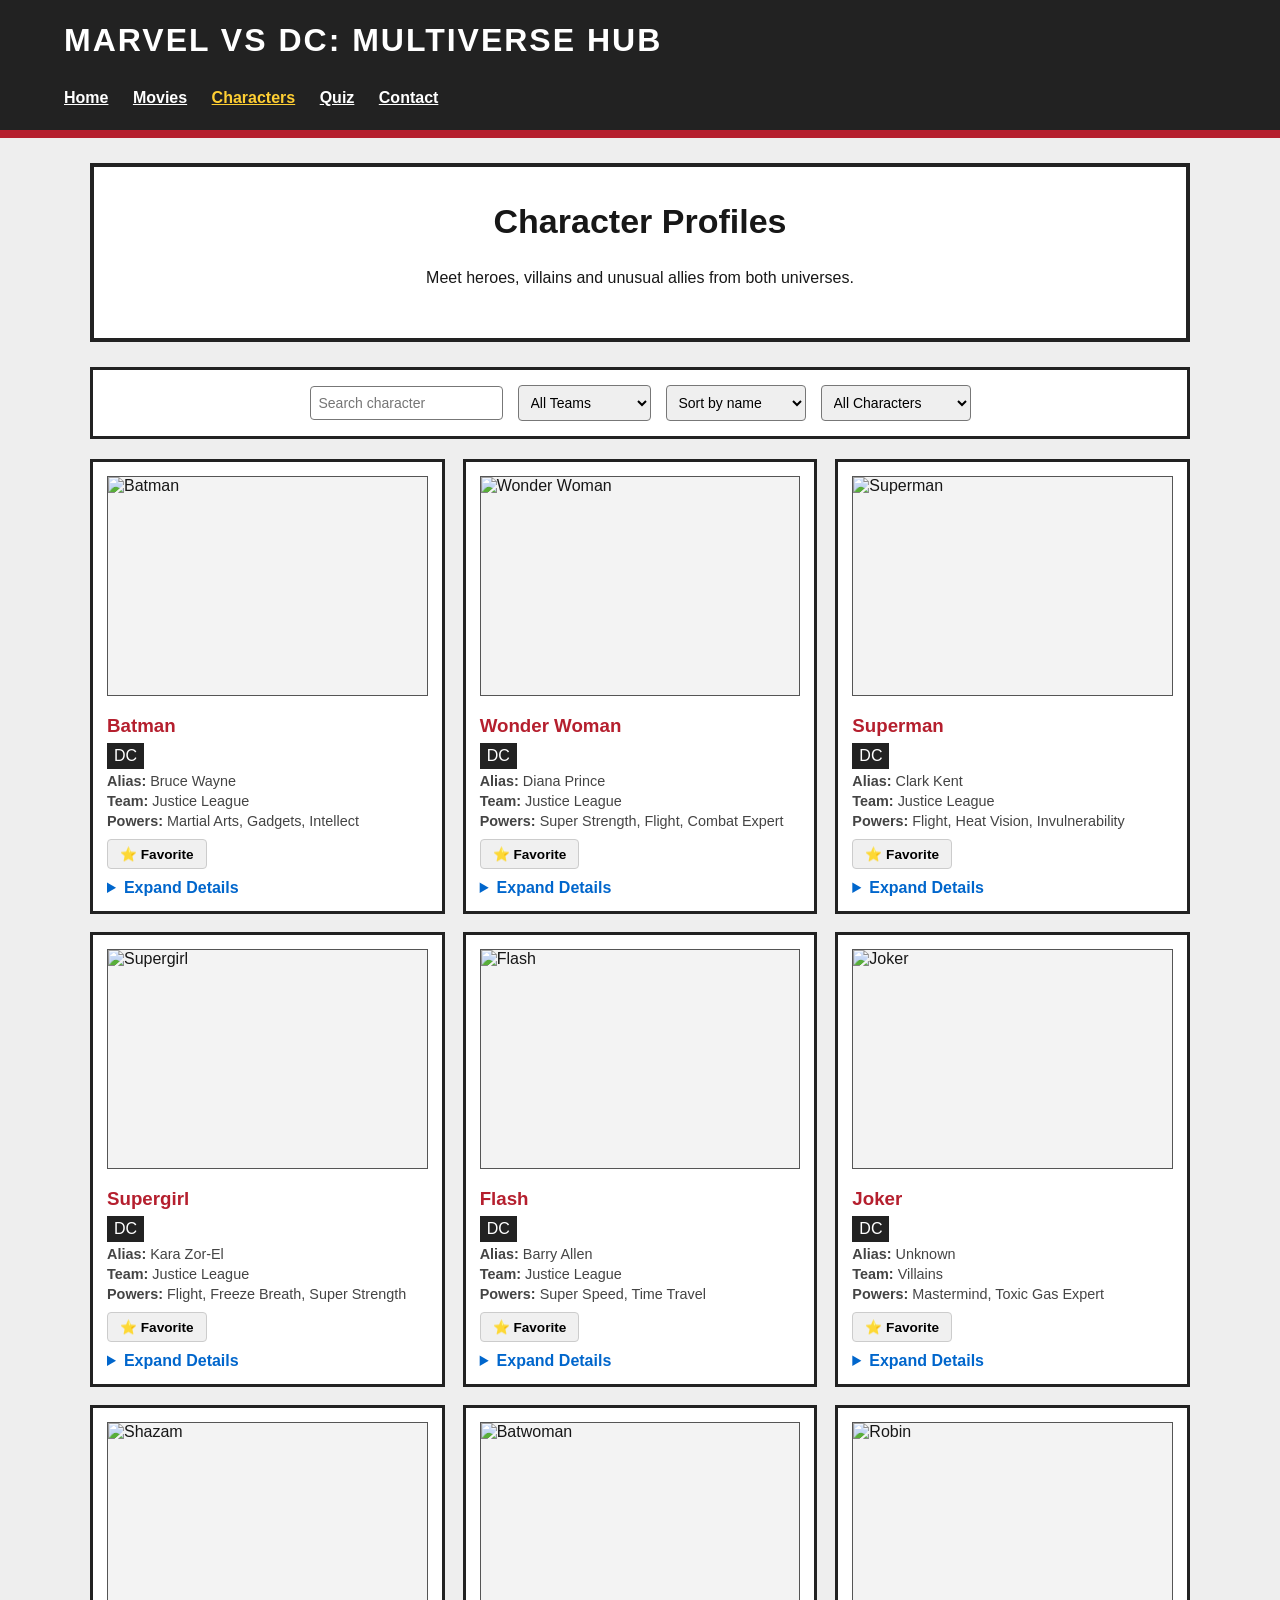
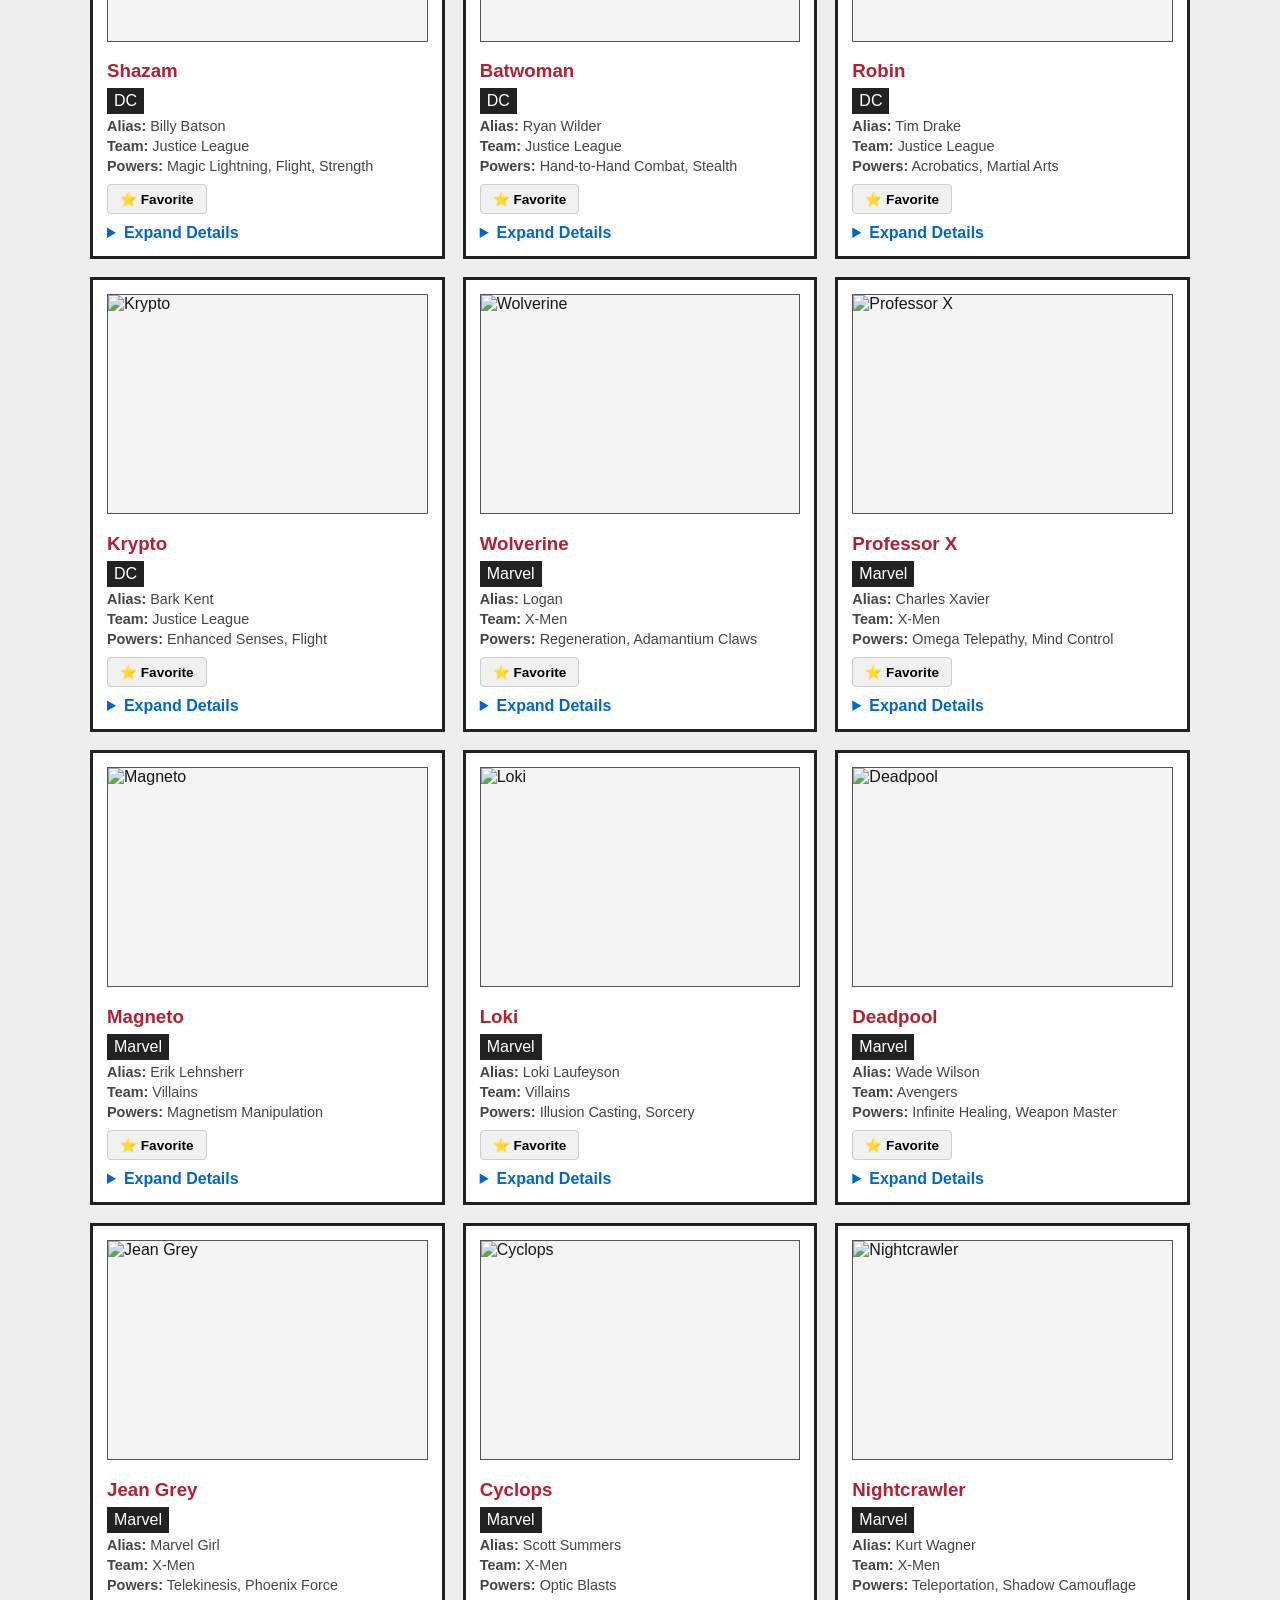
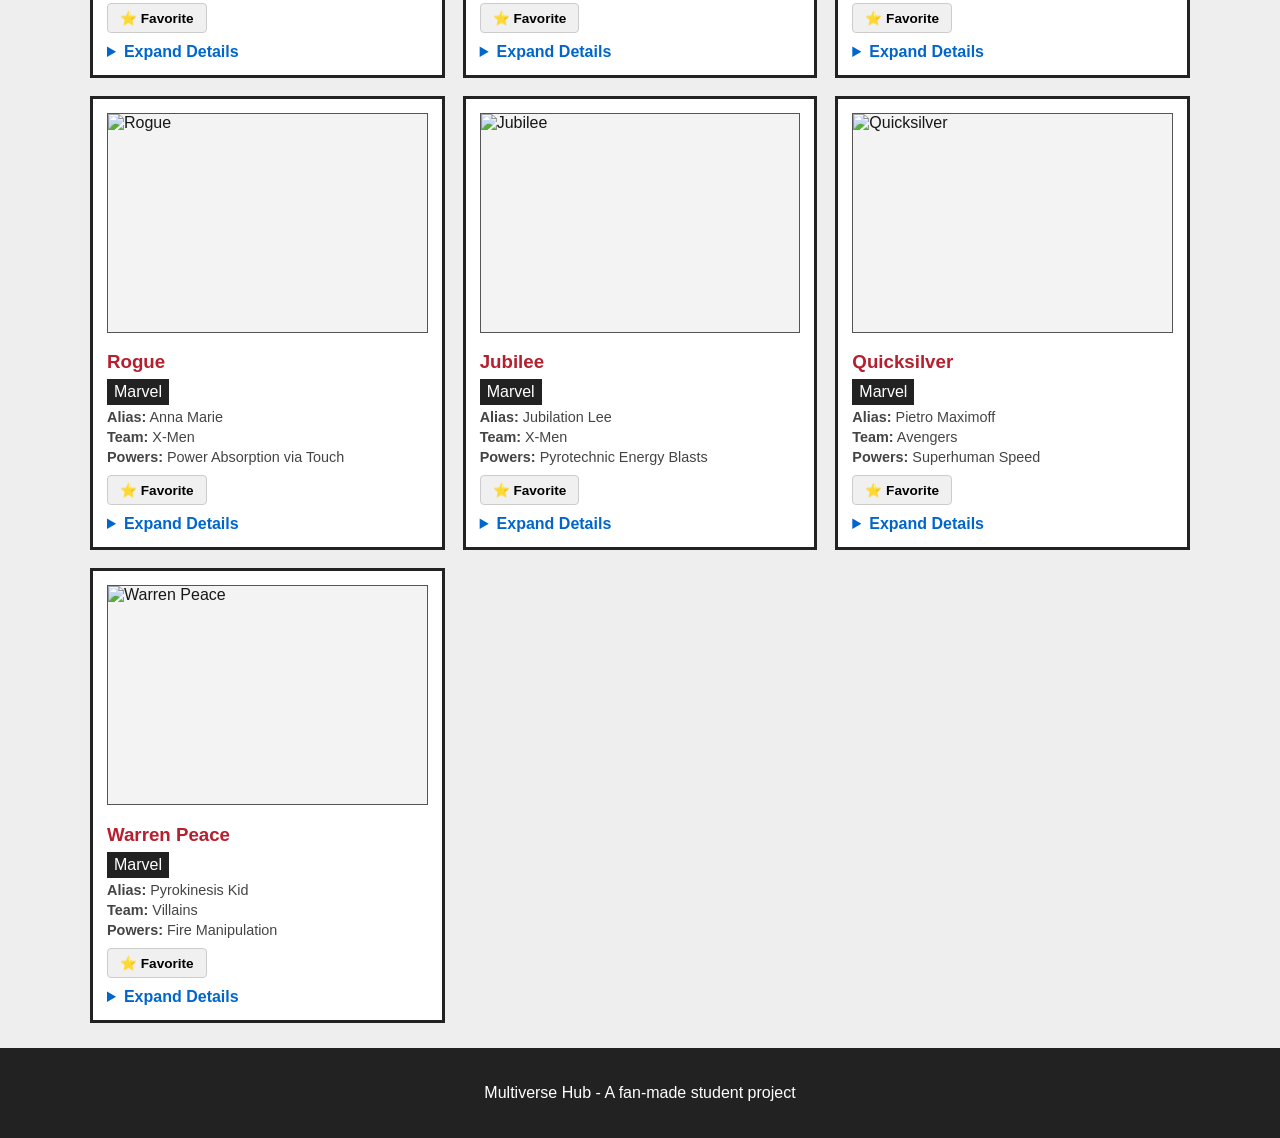
==== characters.html @ 8f4688c9 "Add files via upload" ====
<!DOCTYPE html>
<html lang="en">
<head>
    <meta charset="UTF-8">
    <meta name="viewport" content="width=device-width, initial-scale=1.0">
    <title>Multiverse Hub - Characters</title>
    <link rel="stylesheet" href="style.css">
</head>
<body>
<header>
    <h1 id="site-title">Marvel vs DC: Multiverse Hub</h1>
    <nav>
        <a href="index.html">Home</a>
        <a href="movies.html">Movies</a>
        <a class="active" href="characters.html">Characters</a>
        <a href="quiz.html">Quiz</a>
        <a href="contact.html">Contact</a>
    </nav>
</header>
<main>
    <section class="hero">
        <h2>Character Profiles</h2>
        <p>Meet heroes, villains and unusual allies from both universes.</p>
    </section>
    
    <section class="controls">
        <input id="character-search" type="text" placeholder="Search character">
        
        <select id="character-filter">
            <option value="all">All Teams</option>
            <option value="avengers">Avengers</option>
            <option value="justice-league">Justice League</option>
            <option value="guardians">Guardians</option>
            <option value="x-men">X-Men</option>
            <option value="villains">Villains</option>
        </select>

        <select id="character-sort">
            <option value="name">Sort by name</option>
            <option value="power">Sort by power</option>
            <option value="universe">Sort by universe</option>
        </select>

        <!—This is for NEW BOX ADDED HERE: Dropdown selector box for Favorite Heroes filter status -->
        <select id="character-fav-filter">
            <option value="all">All Characters</option>
            <option value="favorites">⭐ Favorites Only</option>
        </select>
    </section>

    <section id="character-grid" class="card-grid">
        <!-- DC CHARACTERS -->
        <article class="card character" data-name="Batman" data-team="justice-league" data-universe="dc" data-power="88">
            <img src="images/batman.png" alt="Batman">
            <h3>Batman</h3>
            <span class="tag">DC</span>
            <p class="meta-info"><strong>Alias:</strong> Bruce Wayne</p>
            <p class="meta-info"><strong>Team:</strong> Justice League</p>
            <p class="meta-info"><strong>Powers:</strong> Martial Arts, Gadgets, Intellect</p>
            <button class="fav-btn">⭐ Favorite</button>
            <details class="bio-details">
                <summary>Expand Details</summary>
                <p class="anim-text">Detective, martial artist and protector of Gotham.</p>
            </details>
        </article>
        <article class="card character" data-name="Wonder Woman" data-team="justice-league" data-universe="dc" data-power="96">
            <img src="images/wonder-woman.jpg" alt="Wonder Woman">
            <h3>Wonder Woman</h3>
            <span class="tag">DC</span>
            <p class="meta-info"><strong>Alias:</strong> Diana Prince</p>
            <p class="meta-info"><strong>Team:</strong> Justice League</p>
            <p class="meta-info"><strong>Powers:</strong> Super Strength, Flight, Combat Expert</p>
            <button class="fav-btn">⭐ Favorite</button>
            <details class="bio-details">
                <summary>Expand Details</summary>
                <p class="anim-text">Amazon warrior with strength, courage and compassion.</p>
            </details>
        </article>
        <article class="card character" data-name="Superman" data-team="justice-league" data-universe="dc" data-power="100">
            <img src="images/superman.jpg" alt="Superman">
            <h3>Superman</h3>
            <span class="tag">DC</span>
            <p class="meta-info"><strong>Alias:</strong> Clark Kent</p>
            <p class="meta-info"><strong>Team:</strong> Justice League</p>
            <p class="meta-info"><strong>Powers:</strong> Flight, Heat Vision, Invulnerability</p>
            <button class="fav-btn">⭐ Favorite</button>
            <details class="bio-details">
                <summary>Expand Details</summary>
                <p class="anim-text">Kryptonian hero and symbol of hope.</p>
            </details>
        </article>
        <article class="card character" data-name="Supergirl" data-team="justice-league" data-universe="dc" data-power="98">
            <img src="images/supergirl.jpg" alt="Supergirl">
            <h3>Supergirl</h3>
            <span class="tag">DC</span>
            <p class="meta-info"><strong>Alias:</strong> Kara Zor-El</p>
            <p class="meta-info"><strong>Team:</strong> Justice League</p>
            <p class="meta-info"><strong>Powers:</strong> Flight, Freeze Breath, Super Strength</p>
            <button class="fav-btn">⭐ Favorite</button>
            <details class="bio-details">
                <summary>Expand Details</summary>
                <p class="anim-text">Kryptonian hero who protects Earth.</p>
            </details>
        </article>
        <article class="card character" data-name="Flash" data-team="justice-league" data-universe="dc" data-power="94">
            <img src="images/flash.jpg" alt="Flash">
            <h3>Flash</h3>
            <span class="tag">DC</span>
            <p class="meta-info"><strong>Alias:</strong> Barry Allen</p>
            <p class="meta-info"><strong>Team:</strong> Justice League</p>
            <p class="meta-info"><strong>Powers:</strong> Super Speed, Time Travel</p>
            <button class="fav-btn">⭐ Favorite</button>
            <details class="bio-details">
                <summary>Expand Details</summary>
                <p class="anim-text">A speedster connected to the Speed Force.</p>
            </details>
        </article>
        <article class="card character" data-name="Joker" data-team="villains" data-universe="dc" data-power="72">
            <img src="images/joker.jpg" alt="Joker">
            <h3>Joker</h3>
            <span class="tag">DC</span>
            <p class="meta-info"><strong>Alias:</strong> Unknown</p>
            <p class="meta-info"><strong>Team:</strong> Villains</p>
            <p class="meta-info"><strong>Powers:</strong> Mastermind, Toxic Gas Expert</p>
            <button class="fav-btn">⭐ Favorite</button>
            <details class="bio-details">
                <summary>Expand Details</summary>
                <p class="anim-text">Gotham villain known for chaos and tricks.</p>
            </details>
        </article>
        <article class="card character" data-name="Shazam" data-team="justice-league" data-universe="dc" data-power="97">
            <img src="images/shazam.jpg" alt="Shazam">
            <h3>Shazam</h3>
            <span class="tag">DC</span>
            <p class="meta-info"><strong>Alias:</strong> Billy Batson</p>
            <p class="meta-info"><strong>Team:</strong> Justice League</p>
            <p class="meta-info"><strong>Powers:</strong> Magic Lightning, Flight, Strength</p>
            <button class="fav-btn">⭐ Favorite</button>
            <details class="bio-details">
                <summary>Expand Details</summary>
                <p class="anim-text">A young hero transformed by a magic word.</p>
            </details>
        </article>
        <article class="card character" data-name="Batwoman" data-team="justice-league" data-universe="dc" data-power="82">
            <img src="images/batwoman.jpg" alt="Batwoman">
            <h3>Batwoman</h3>
            <span class="tag">DC</span>
            <p class="meta-info"><strong>Alias:</strong> Ryan Wilder</p>
            <p class="meta-info"><strong>Team:</strong> Justice League</p>
            <p class="meta-info"><strong>Powers:</strong> Hand-to-Hand Combat, Stealth</p>
            <button class="fav-btn">⭐ Favorite</button>
            <details class="bio-details">
                <summary>Expand Details</summary>
                <p class="anim-text">A determined masked protector of Gotham.</p>
            </details>
        </article>
        <article class="card character" data-name="Robin" data-team="justice-league" data-universe="dc" data-power="78">
            <img src="images/robin.jpg" alt="Robin">
            <h3>Robin</h3>
            <span class="tag">DC</span>
            <p class="meta-info"><strong>Alias:</strong> Tim Drake</p>
            <p class="meta-info"><strong>Team:</strong> Justice League</p>
            <p class="meta-info"><strong>Powers:</strong> Acrobatics, Martial Arts</p>
            <button class="fav-btn">⭐ Favorite</button>
            <details class="bio-details">
                <summary>Expand Details</summary>
                <p class="anim-text">Batman's skilled and brave crime-fighting partner.</p>
            </details>
        </article>
        <article class="card character" data-name="Krypto" data-team="justice-league" data-universe="dc" data-power="90">
            <img src="images/krypto-the-superdog.jpg" alt="Krypto">
            <h3>Krypto</h3>
            <span class="tag">DC</span>
            <p class="meta-info"><strong>Alias:</strong> Bark Kent</p>
            <p class="meta-info"><strong>Team:</strong> Justice League</p>
            <p class="meta-info"><strong>Powers:</strong> Enhanced Senses, Flight</p>
            <button class="fav-btn">⭐ Favorite</button>
            <details class="bio-details">
                <summary>Expand Details</summary>
                <p class="anim-text">Superman's loyal super-powered dog.</p>
            </details>
        </article>

        <!-- This is for MARVEL CHARACTERS -->
        <article class="card character" data-name="Wolverine" data-team="x-men" data-universe="marvel" data-power="91">
            <img src="images/Wolverine.png" alt="Wolverine">
            <h3>Wolverine</h3>
            <span class="tag">Marvel</span>
            <p class="meta-info"><strong>Alias:</strong> Logan</p>
            <p class="meta-info"><strong>Team:</strong> X-Men</p>
            <p class="meta-info"><strong>Powers:</strong> Regeneration, Adamantium Claws</p>
            <button class="fav-btn">⭐ Favorite</button>
            <details class="bio-details">
                <summary>Expand Details</summary>
                <p class="anim-text">X-Man with healing powers and adamantium claws.</p>
            </details>
        </article>
        <article class="card character" data-name="Professor X" data-team="x-men" data-universe="marvel" data-power="95">
            <img src="images/Professor-X.png" alt="Professor X">
            <h3>Professor X</h3>
            <span class="tag">Marvel</span>
            <p class="meta-info"><strong>Alias:</strong> Charles Xavier</p>
            <p class="meta-info"><strong>Team:</strong> X-Men</p>
            <p class="meta-info"><strong>Powers:</strong> Omega Telepathy, Mind Control</p>
            <button class="fav-btn">⭐ Favorite</button>
            <details class="bio-details">
                <summary>Expand Details</summary>
                <p class="anim-text">Telepath and founder of the X-Men.</p>
            </details>
        </article>
        <article class="card character" data-name="Magneto" data-team="villains" data-universe="marvel" data-power="97">
            <img src="images/magneto.jpg" alt="Magneto">
            <h3>Magneto</h3>
            <span class="tag">Marvel</span>
            <p class="meta-info"><strong>Alias:</strong> Erik Lehnsherr</p>
            <p class="meta-info"><strong>Team:</strong> Villains</p>
            <p class="meta-info"><strong>Powers:</strong> Magnetism Manipulation</p>
            <button class="fav-btn">⭐ Favorite</button>
            <details class="bio-details">
                <summary>Expand Details</summary>
                <p class="anim-text">Powerful mutant who controls magnetic fields.</p>
            </details>
        </article>
        <article class="card character" data-name="Loki" data-team="villains" data-universe="marvel" data-power="89">
            <img src="images/Loki.png" alt="Loki">
            <h3>Loki</h3>
            <span class="tag">Marvel</span>
            <p class="meta-info"><strong>Alias:</strong> Loki Laufeyson</p>
            <p class="meta-info"><strong>Team:</strong> Villains</p>
            <p class="meta-info"><strong>Powers:</strong> Illusion Casting, Sorcery</p>
            <button class="fav-btn">⭐ Favorite</button>
            <details class="bio-details">
                <summary>Expand Details</summary>
                <p class="anim-text">Asgardian trickster with magic and many schemes.</p>
            </details>
        </article>
        <article class="card character" data-name="Deadpool" data-team="avengers" data-universe="marvel" data-power="86">
            <img src="images/Deadpool.png" alt="Deadpool">
            <h3>Deadpool</h3>
            <span class="tag">Marvel</span>
            <p class="meta-info"><strong>Alias:</strong> Wade Wilson</p>
            <p class="meta-info"><strong>Team:</strong> Avengers</p>
            <p class="meta-info"><strong>Powers:</strong> Infinite Healing, Weapon Master</p>
            <button class="fav-btn">⭐ Favorite</button>
            <details class="bio-details">
                <summary>Expand Details</summary>
                <p class="anim-text">Unpredictable fighter with rapid healing.</p>
            </details>
        </article>
        <article class="card character" data-name="Jean Grey" data-team="x-men" data-universe="marvel" data-power="100">
            <img src="images/Jean-Grey.png" alt="Jean Grey">
            <h3>Jean Grey</h3>
            <span class="tag">Marvel</span>
            <p class="meta-info"><strong>Alias:</strong> Marvel Girl</p>
            <p class="meta-info"><strong>Team:</strong> X-Men</p>
            <p class="meta-info"><strong>Powers:</strong> Telekinesis, Phoenix Force</p>
            <button class="fav-btn">⭐ Favorite</button>
            <details class="bio-details">
                <summary>Expand Details</summary>
                <p class="anim-text">Telepathic and telekinetic member of the X-Men.</p>
            </details>
        </article>
        <article class="card character" data-name="Cyclops" data-team="x-men" data-universe="marvel" data-power="85">
            <img src="images/Cyclops.png" alt="Cyclops">
            <h3>Cyclops</h3>
            <span class="tag">Marvel</span>
            <p class="meta-info"><strong>Alias:</strong> Scott Summers</p>
            <p class="meta-info"><strong>Team:</strong> X-Men</p>
            <p class="meta-info"><strong>Powers:</strong> Optic Blasts</p>
            <button class="fav-btn">⭐ Favorite</button>
            <details class="bio-details">
                <summary>Expand Details</summary>
                <p class="anim-text">X-Men leader with powerful optic blasts.</p>
            </details>
        </article>
        <article class="card character" data-name="Nightcrawler" data-team="x-men" data-universe="marvel" data-power="84">
            <img src="images/Nightcrawler.png" alt="Nightcrawler">
            <h3>Nightcrawler</h3>
            <span class="tag">Marvel</span>
            <p class="meta-info"><strong>Alias:</strong> Kurt Wagner</p>
            <p class="meta-info"><strong>Team:</strong> X-Men</p>
            <p class="meta-info"><strong>Powers:</strong> Teleportation, Shadow Camouflage</p>
            <button class="fav-btn">⭐ Favorite</button>
            <details class="bio-details">
                <summary>Expand Details</summary>
                <p class="anim-text">Kind-hearted mutant who can teleport.</p>
            </details>
        </article>
        <article class="card character" data-name="Rogue" data-team="x-men" data-universe="marvel" data-power="93">
            <img src="images/rogue.jpg" alt="Rogue">
            <h3>Rogue</h3>
            <span class="tag">Marvel</span>
            <p class="meta-info"><strong>Alias:</strong> Anna Marie</p>
            <p class="meta-info"><strong>Team:</strong> X-Men</p>
            <p class="meta-info"><strong>Powers:</strong> Power Absorption via Touch</p>
            <button class="fav-btn">⭐ Favorite</button>
            <details class="bio-details">
                <summary>Expand Details</summary>
                <p class="anim-text">Mutant who absorbs powers through touch.</p>
            </details>
        </article>
        <article class="card character" data-name="Jubilee" data-team="x-men" data-universe="marvel" data-power="76">
            <img src="images/jubilee.jpg" alt="Jubilee">
            <h3>Jubilee</h3>
            <span class="tag">Marvel</span>
            <p class="meta-info"><strong>Alias:</strong> Jubilation Lee</p>
            <p class="meta-info"><strong>Team:</strong> X-Men</p>
            <p class="meta-info"><strong>Powers:</strong> Pyrotechnic Energy Blasts</p>
            <button class="fav-btn">⭐ Favorite</button>
            <details class="bio-details">
                <summary>Expand Details</summary>
                <p class="anim-text">Young X-Man who creates bright energy blasts.</p>
            </details>
        </article>
        <article class="card character" data-name="Quicksilver" data-team="avengers" data-universe="marvel" data-power="87">
            <img src="images/Quicksilver.png" alt="Quicksilver">
            <h3>Quicksilver</h3>
            <span class="tag">Marvel</span>
            <p class="meta-info"><strong>Alias:</strong> Pietro Maximoff</p>
            <p class="meta-info"><strong>Team:</strong> Avengers</p>
            <p class="meta-info"><strong>Powers:</strong> Superhuman Speed</p>
            <button class="fav-btn">⭐ Favorite</button>
            <details class="bio-details">
                <summary>Expand Details</summary>
                <p class="anim-text">Mutant able to move at superhuman speed.</p>
            </details>
        </article>
        <article class="card character" data-name="Warren Peace" data-team="villains" data-universe="marvel" data-power="80">
            <img src="images/warren-peace.jpg" alt="Warren Peace">
            <h3>Warren Peace</h3>
            <span class="tag">Marvel</span>
            <p class="meta-info"><strong>Alias:</strong> Pyrokinesis Kid</p>
            <p class="meta-info"><strong>Team:</strong> Villains</p>
            <p class="meta-info"><strong>Powers:</strong> Fire Manipulation</p>
            <button class="fav-btn">⭐ Favorite</button>
            <details class="bio-details">
                <summary>Expand Details</summary>
                <p class="anim-text">A fiery character with a rebellious personality.</p>
            </details>
        </article>
    </section>
    <p id="no-characters" class="message" hidden>No character found.</p>
</main>
<footer><p>Multiverse Hub - A fan-made student project</p></footer>

<script>
var search = document.querySelector("#character-search"); 
var filter = document.querySelector("#character-filter"); 
var sort = document.querySelector("#character-sort");
var favFilter = document.querySelector("#character-fav-filter"); // Connected new element
var grid = document.querySelector("#character-grid");

// This is for  LIVE SEARCH, TEAM FILTER & ACTIVE FAVORITE HERO FILTER
function updateCharacters(){
    var cards = document.querySelectorAll(".character");
    var found = 0;
    for(var i=0; i<cards.length; i++){
        var matchName = cards[i].getAttribute("data-name").toLowerCase().indexOf(search.value.toLowerCase()) >= 0;
        var matchTeam = filter.value == "all" || cards[i].getAttribute("data-team") == filter.value;
        
        // Logical conditional evaluation checks if class is active[cite: 5, 7]
        var matchFav = favFilter.value == "all" || cards[i].classList.contains("favorited");

        if(matchName && matchTeam && matchFav){
            cards[i].style.display = "block";
            found++;
        } else {
            cards[i].style.display = "none";
        }
    }
    document.querySelector("#no-characters").hidden = found != 0;
}

function sortCharacters(){
    var cards = Array.from(document.querySelectorAll(".character"));
    cards.sort(function(a, b){
        if(sort.value == "power"){
            return Number(b.getAttribute("data-power")) - Number(a.getAttribute("data-power"));
        }
        if(sort.value == "universe"){
            return a.getAttribute("data-universe").localeCompare(b.getAttribute("data-universe"));
        }
        return a.getAttribute("data-name").localeCompare(b.getAttribute("data-name"));
    });
    for(var i=0; i<cards.length; i++){
        grid.appendChild(cards[i]);
    }
}

// TOGGLE HIGHLIGHT STATE AND INSTANTLY TRIGGER FILTER VIEW UPDATE
grid.addEventListener("click", function(event) {
    if (event.target.classList.contains("fav-btn")) {
        var cardContainer = event.target.closest(".card");
        if (cardContainer) {
            cardContainer.classList.toggle("favorited");
            updateCharacters(); // Refreshes grid automatically if favorites view mode is on
        }
    }
});

search.addEventListener("keyup", updateCharacters);
filter.addEventListener("change", updateCharacters);
sort.addEventListener("change", sortCharacters);
favFilter.addEventListener("change", updateCharacters); // New filter interaction connection

var words = new URLSearchParams(window.location.search).get("search");
if(words){
    search.value = words;
    updateCharacters();
}
</script>
</body>
</html>
---- style.css ----
/* Global Styles - Applicable across pages */

* {
	box-sizing: border-box;
}

body {
	margin: 0;
	font-family: Arial, sans-serif;
	min-height: 100vh;
	background-color: #eeeeee;
	background-image: url("images/background.avif");
	background-repeat: repeat;
	background-size: auto;
	background-attachment: fixed;
	background-position: top left;
	color: #171717;
}


/* All headers and navigations */

header {
	background: #222222;
	color: white;
	border-bottom: 8px solid #b51f2e;
}

#site-title {
	margin: 0;
	padding: 22px 5%;
	text-transform: uppercase;
	letter-spacing: 2px;
}

nav {
	padding: 0 5% 15px;
}

nav a {
	color: white;
	display: inline-block;
	margin-right: 20px;
	padding: 8px 0;
	font-weight: bold;
}

nav a:hover,
.active {
	color: #ffcf33;
}


/* Layout Helpers / Panels - Use the selector to change the colours */

main {
	width: 90%;
	max-width: 1100px;
	margin: 25px auto;
	min-height: 70vh;
}

.movies-page main {
	width: 90%;
	max-width: 1100px;
	margin: 25px auto;
}

.movies-page .card-grid {
	grid-template-columns: repeat(3, 1fr);
}

.hero {
	background: white;
	border: 4px solid #222;
	padding: 35px;
	margin-bottom: 25px;
	text-align: center;
}

.hero h2 {
	font-size: 34px;
	margin-top: 0;
}


/* Button and conteol settings. Should we change this since it's Marvel colours? */

.button,
button {
	background: #b51f2e;
	color: white;
	border: 2px solid #222;
	padding: 10px 16px;
	font-weight: bold;
	cursor: pointer;
	display: inline-block;
}

/*.button:hover,
button:hover {
	background: #222;
}
*/

.controls {
	background: white;
	border: 3px solid #222;
	padding: 15px;
	margin-bottom: 20px;
	display: flex;
	gap: 12px;
	flex-wrap: wrap;
}

input,
select,
textarea {
	border: 2px solid #555;
	padding: 9px;
	font-size: 16px;
}

.video-container {
	background: white;
	border: 3px solid #222;
	padding: 16px;
	margin-bottom: 20px;
	display: flex;
	justify-content: center;
	align-items: center;
}

.video-container iframe {
	width: 100%;
	max-width: 1013px;
	height: auto;
	aspect-ratio: 1013 / 570;
	border: 0;
}


/* Grids / Card / Grid Cards and such */

.card-grid {
	display: grid;
	grid-template-columns: repeat(3, 1fr);
	gap: 18px;
}

.card {
	background: white;
	border: 3px solid #222;
	padding: 14px;
	overflow: hidden;
}

.card img {
	width: 100%;
	max-width: 100%;
	height: 220px;
	object-fit: contain;
	object-position: center;
	display: block;
	background: #f3f3f3;
	border: 1px solid #555;
}

.card h3 {
	color: #b51f2e;
	margin-bottom: 6px;
}

.tag {
	background: #222;
	color: white;
	padding: 4px 7px;
	display: inline-block;
}

.details {
	border-top: 2px solid #aaa;
	margin-top: 10px;
	padding-top: 10px;
}

/* Space above the movie/character detail buttons so they don't sit flush to content. Challenge 1001 we had encountered */
.detail-button {
	margin-top: 12px;
}


/* The themed variations. Hide the container border here */

.dc-theme header {
	border-color: #1769aa;
}

.dc-theme .button,
.dc-theme button {
	background: #1769aa;
}

.dc-theme .card h3 {
	color: #1769aa;
}


/* Panels and layout settings */

.two-column {
	display: grid;
	grid-template-columns: 1fr 1fr;
	gap: 20px;
}

.panel {
	background: white;
	border: 3px solid #222;
	padding: 20px;
}


/* quizzzz page. Should we make it fancy? */

.quiz-question {
	background: white;
	border: 3px solid #222;
	padding: 15px;
	margin-bottom: 15px;
}

.quiz-question label {
	display: block;
	margin: 9px 0;
}

#result-box {
	background: #fff4bf;
	border: 4px solid #222;
	padding: 20px;
	margin-top: 20px;
	text-align: center ;
}

#result-box img {
	max-width: 260px;
	width: 100%;
	height: auto;
	object-fit: contain;
	border: 3px solid #222;
}


/* Contact form -  */

.contact-form label {
	font-weight: bold;
	display: block;
	margin-top: 14px;
}

.contact-form input,
.contact-form textarea,
.contact-form select {
	width: 100%;
}

.message {
	font-weight: bold;
	padding: 12px;
	border: 2px solid #222;
	margin-top: 15px;
}


/* footer */

footer {
	background: #222;
	color: white;
	text-align: center ;
	padding: 20px;
}

/* this is for the ligning controls row using established flex direction layouts */
.controls {
    display: flex;
    flex-direction: row;
    gap: 15px;
    justify-content: center;
    align-items: center;
    padding: 15px;
    flex-wrap: wrap; /* Keeps it responsive on smaller laptop views */
}

/* this is for explicit size standard rule overrides for new select box elements */
.controls select, .controls input {
    padding: 8px;
    font-size: 14px;
    border: 1px solid #777;
    border-radius: 4px;
}

.meta-info {
    margin: 4px 0;
    font-size: 0.9em;
    color: #444;
}

.card.favorited {
    background-color: #fffde6 !important;
    border: 2px solid #ffd700 !important;
}

.fav-btn {
    background-color: #f0f0f0;
    border: 1px solid #ccc;
    color: #000000 !important; 
    padding: 6px 12px;
    cursor: pointer;
    border-radius: 4px;
    margin: 10px 0;
    display: block;
    font-size: 0.85em;
    transition: background-color 0.2s;
}

.fav-btn:hover {
    background-color: #e5e5e5;
}

.bio-details summary {
    cursor: pointer;
    font-weight: bold;
    margin-top: 8px;
    color: #0066cc;
    outline: none;
}

.bio-details[open] .anim-text {
    animation: slideFadeInEffect 0.4s ease-out forwards;
}

@keyframes slideFadeInEffect {
    0% {
        opacity: 0;
        transform: translateY(-6px);
    }
    100% {
        opacity: 1;
        transform: translateY(0);
    }
}

/* Responsive design - let's make it mobile-friendly. Media queries learned here: https://www.w3schools.com/css/css_rwd_mediaqueries.asp */

@media (max-width: 800px) {
	.card-grid {
		grid-template-columns: repeat(2, 1fr);
	}

	.two-column {
		grid-template-columns: 1fr;
	}
}

@media (max-width: 520px) {
	.card-grid {
		grid-template-columns: 1fr;
	}

	nav a {
		display: block;
	}

	.hero {
		padding: 20px;
	}
}
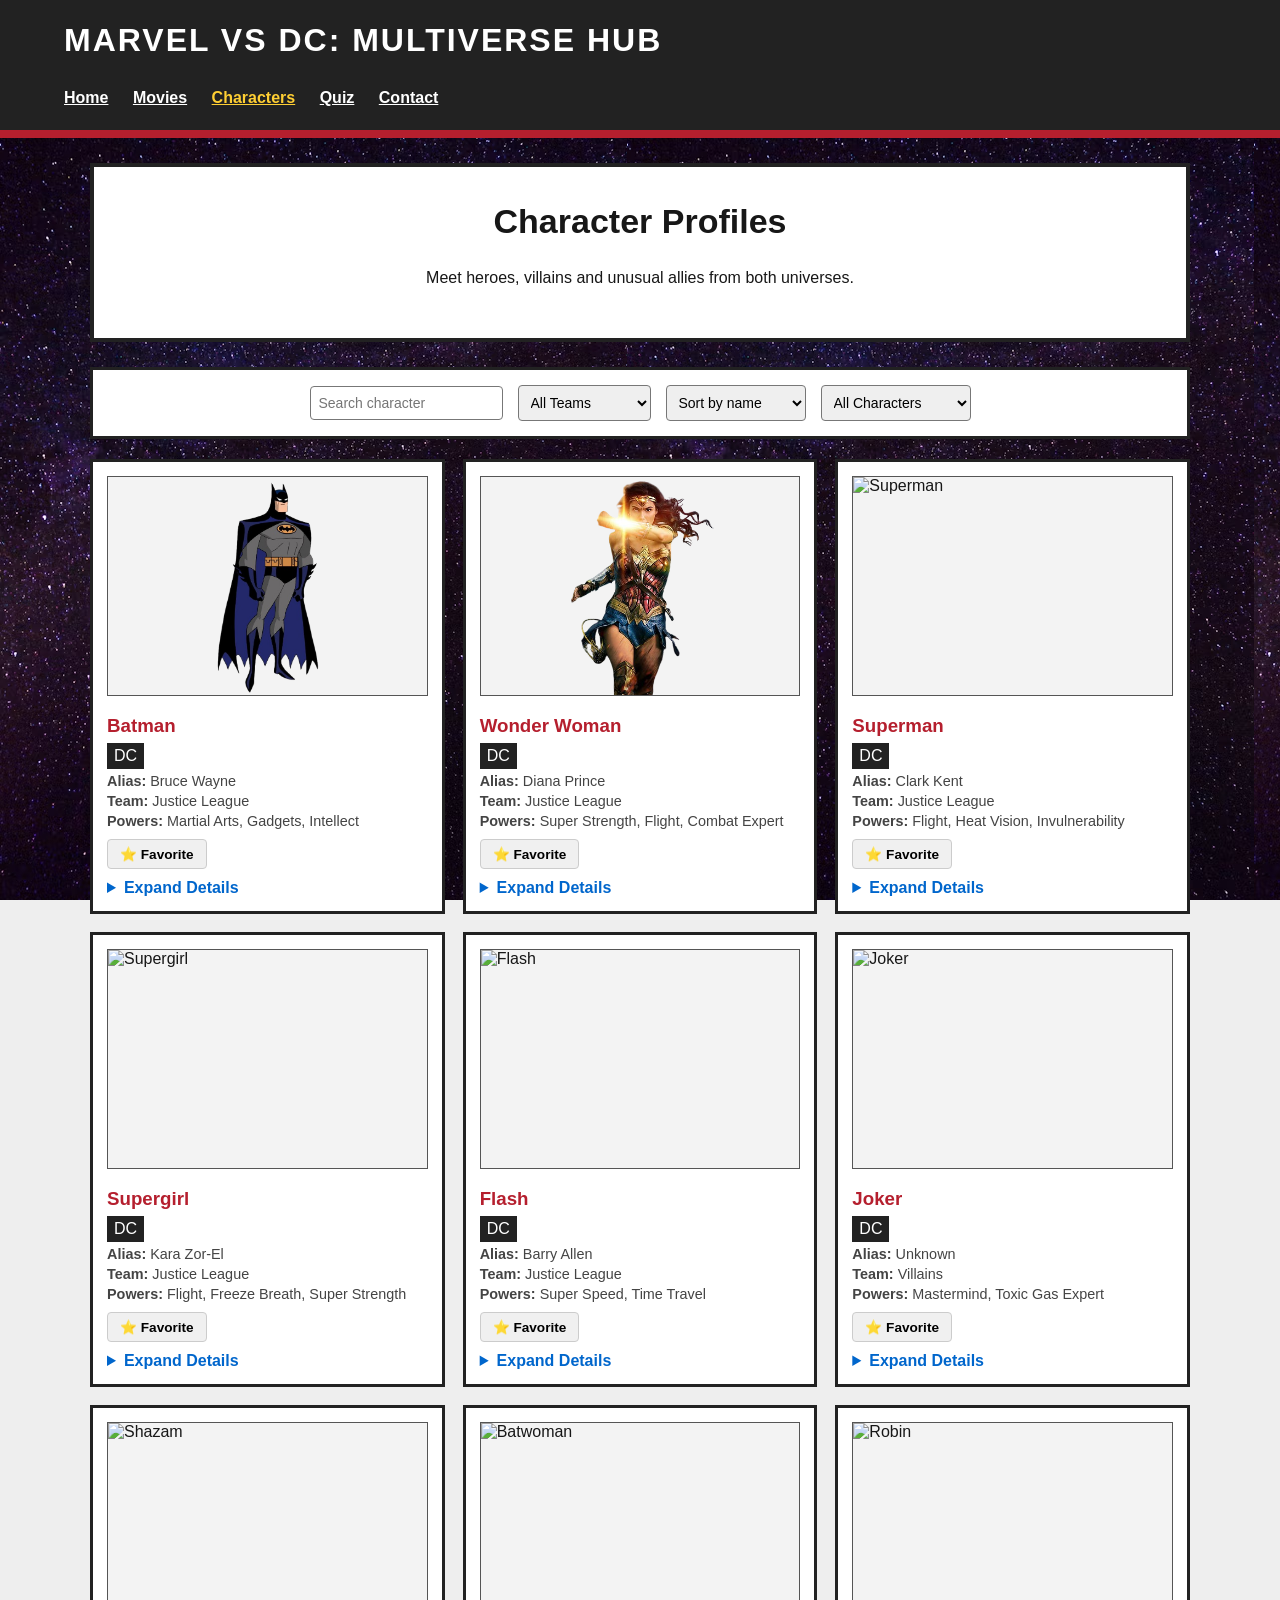
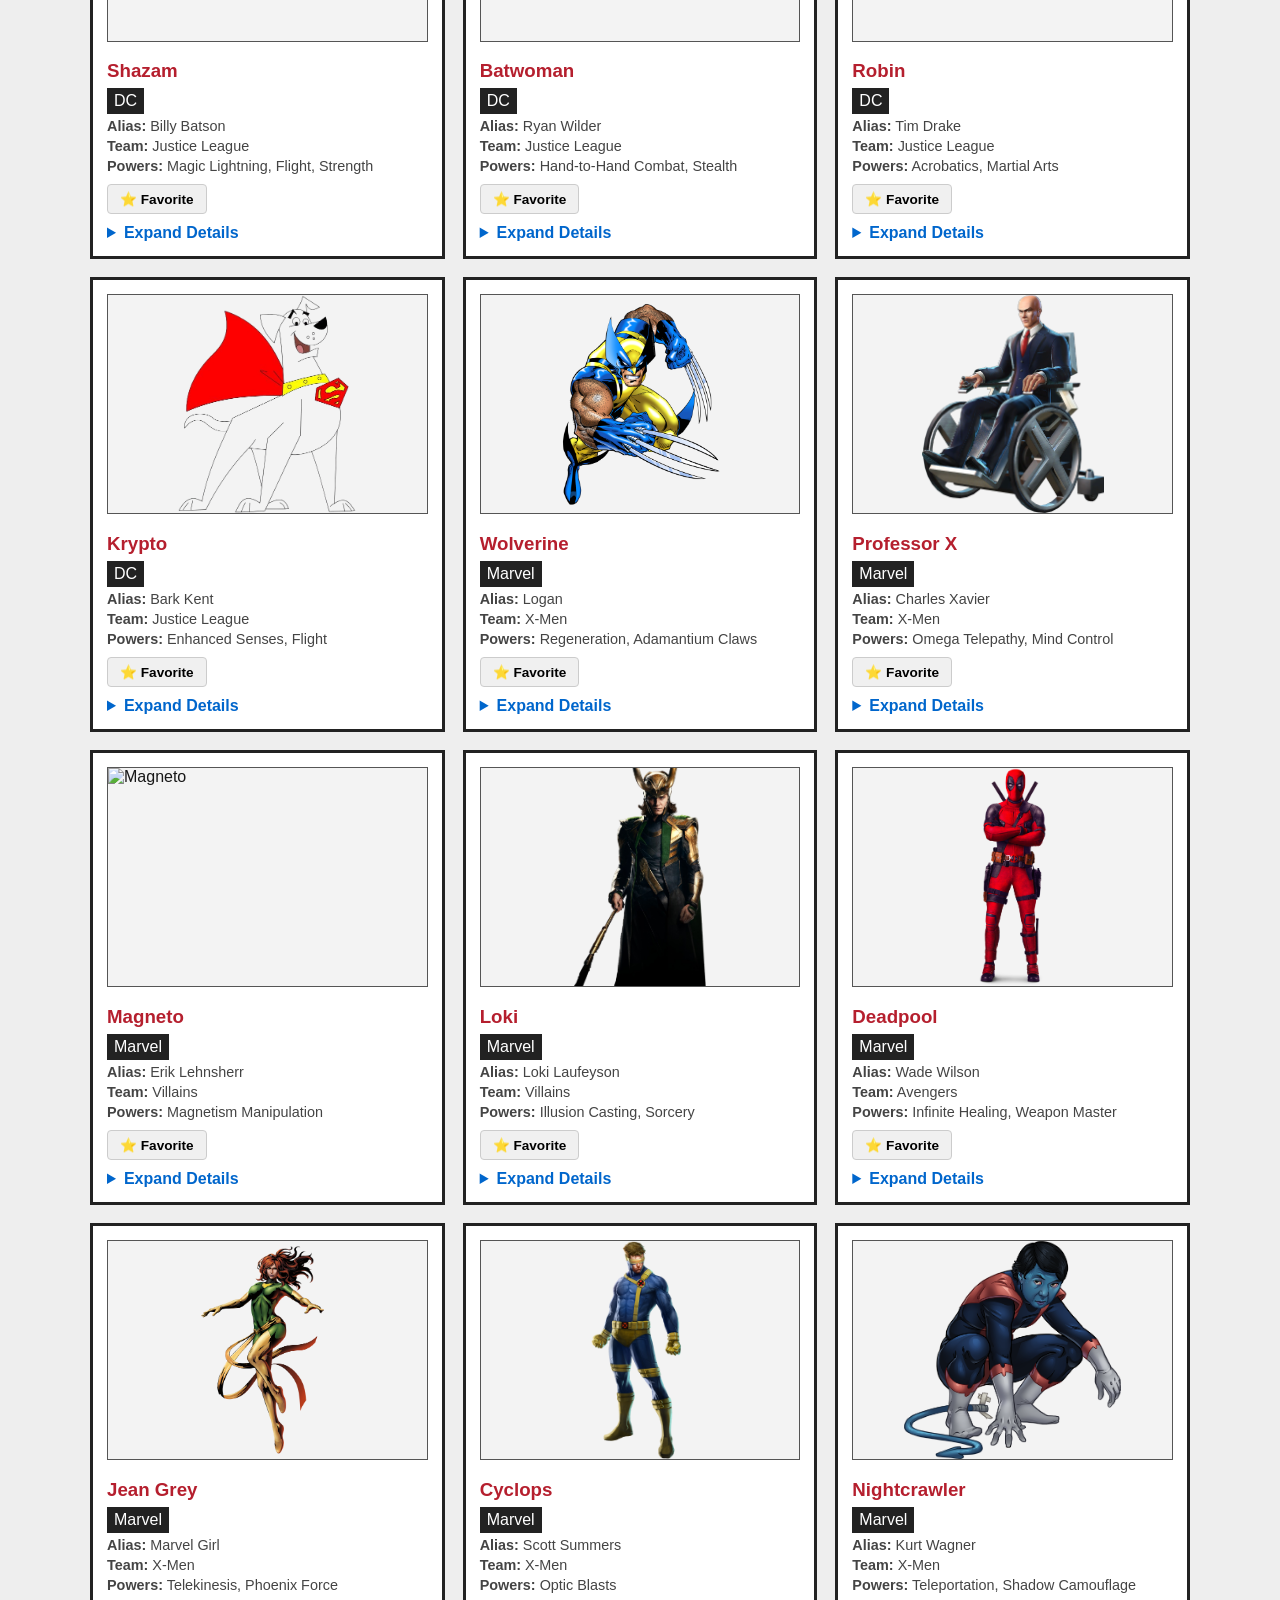
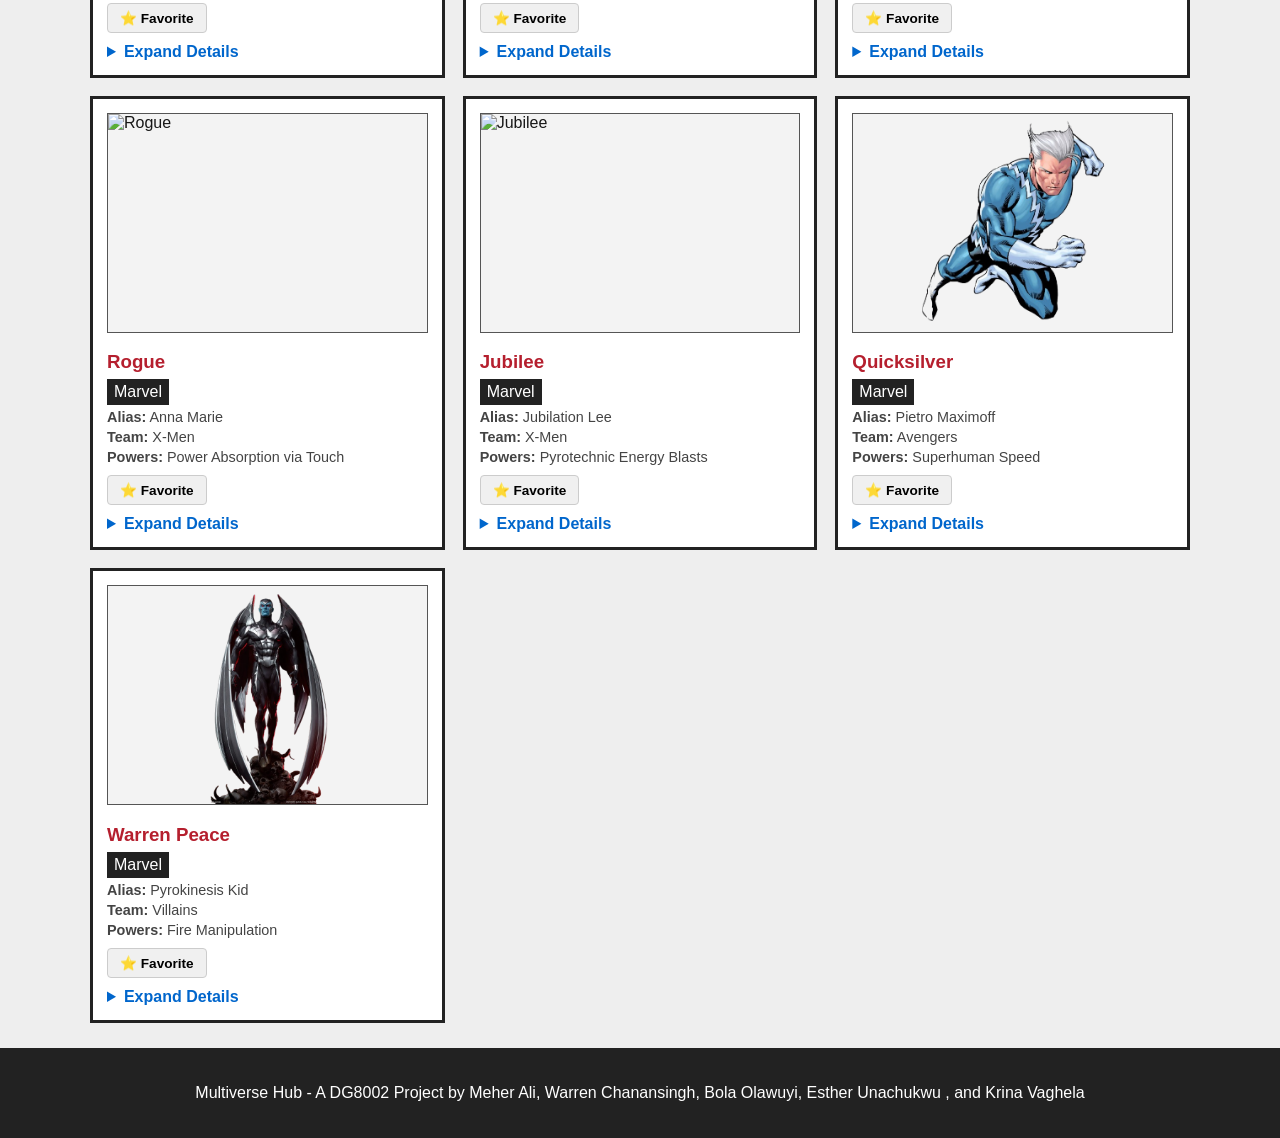
==== commit 7b29978f: "Swapped images and HTML Text" ====
--- a/characters.html
+++ b/characters.html
@@ -64,7 +64,7 @@
             </details>
         </article>
         <article class="card character" data-name="Wonder Woman" data-team="justice-league" data-universe="dc" data-power="96">
-            <img src="images/wonder-woman.jpg" alt="Wonder Woman">
+            <img src="images/Wonderwoman.png" alt="Wonder Woman">
             <h3>Wonder Woman</h3>
             <span class="tag">DC</span>
             <p class="meta-info"><strong>Alias:</strong> Diana Prince</p>
@@ -77,7 +77,7 @@
             </details>
         </article>
         <article class="card character" data-name="Superman" data-team="justice-league" data-universe="dc" data-power="100">
-            <img src="images/superman.jpg" alt="Superman">
+            <img src="images/superman.png" alt="Superman">
             <h3>Superman</h3>
             <span class="tag">DC</span>
             <p class="meta-info"><strong>Alias:</strong> Clark Kent</p>
@@ -90,7 +90,7 @@
             </details>
         </article>
         <article class="card character" data-name="Supergirl" data-team="justice-league" data-universe="dc" data-power="98">
-            <img src="images/supergirl.jpg" alt="Supergirl">
+            <img src="images/supergirl.png" alt="Supergirl">
             <h3>Supergirl</h3>
             <span class="tag">DC</span>
             <p class="meta-info"><strong>Alias:</strong> Kara Zor-El</p>
@@ -103,7 +103,7 @@
             </details>
         </article>
         <article class="card character" data-name="Flash" data-team="justice-league" data-universe="dc" data-power="94">
-            <img src="images/flash.jpg" alt="Flash">
+            <img src="images/flash.png" alt="Flash">
             <h3>Flash</h3>
             <span class="tag">DC</span>
             <p class="meta-info"><strong>Alias:</strong> Barry Allen</p>
@@ -116,7 +116,7 @@
             </details>
         </article>
         <article class="card character" data-name="Joker" data-team="villains" data-universe="dc" data-power="72">
-            <img src="images/joker.jpg" alt="Joker">
+            <img src="images/joker.png" alt="Joker">
             <h3>Joker</h3>
             <span class="tag">DC</span>
             <p class="meta-info"><strong>Alias:</strong> Unknown</p>
@@ -129,7 +129,7 @@
             </details>
         </article>
         <article class="card character" data-name="Shazam" data-team="justice-league" data-universe="dc" data-power="97">
-            <img src="images/shazam.jpg" alt="Shazam">
+            <img src="images/shazam.png" alt="Shazam">
             <h3>Shazam</h3>
             <span class="tag">DC</span>
             <p class="meta-info"><strong>Alias:</strong> Billy Batson</p>
@@ -142,7 +142,7 @@
             </details>
         </article>
         <article class="card character" data-name="Batwoman" data-team="justice-league" data-universe="dc" data-power="82">
-            <img src="images/batwoman.jpg" alt="Batwoman">
+            <img src="images/batwoman.png" alt="Batwoman">
             <h3>Batwoman</h3>
             <span class="tag">DC</span>
             <p class="meta-info"><strong>Alias:</strong> Ryan Wilder</p>
@@ -155,7 +155,7 @@
             </details>
         </article>
         <article class="card character" data-name="Robin" data-team="justice-league" data-universe="dc" data-power="78">
-            <img src="images/robin.jpg" alt="Robin">
+            <img src="images/robin.png" alt="Robin">
             <h3>Robin</h3>
             <span class="tag">DC</span>
             <p class="meta-info"><strong>Alias:</strong> Tim Drake</p>
@@ -168,7 +168,7 @@
             </details>
         </article>
         <article class="card character" data-name="Krypto" data-team="justice-league" data-universe="dc" data-power="90">
-            <img src="images/krypto-the-superdog.jpg" alt="Krypto">
+            <img src="images/Krypto.png" alt="Krypto">
             <h3>Krypto</h3>
             <span class="tag">DC</span>
             <p class="meta-info"><strong>Alias:</strong> Bark Kent</p>
@@ -209,7 +209,7 @@
             </details>
         </article>
         <article class="card character" data-name="Magneto" data-team="villains" data-universe="marvel" data-power="97">
-            <img src="images/magneto.jpg" alt="Magneto">
+            <img src="images/magneto.png" alt="Magneto">
             <h3>Magneto</h3>
             <span class="tag">Marvel</span>
             <p class="meta-info"><strong>Alias:</strong> Erik Lehnsherr</p>
@@ -287,7 +287,7 @@
             </details>
         </article>
         <article class="card character" data-name="Rogue" data-team="x-men" data-universe="marvel" data-power="93">
-            <img src="images/rogue.jpg" alt="Rogue">
+            <img src="images/rogue.png" alt="Rogue">
             <h3>Rogue</h3>
             <span class="tag">Marvel</span>
             <p class="meta-info"><strong>Alias:</strong> Anna Marie</p>
@@ -300,7 +300,7 @@
             </details>
         </article>
         <article class="card character" data-name="Jubilee" data-team="x-men" data-universe="marvel" data-power="76">
-            <img src="images/jubilee.jpg" alt="Jubilee">
+            <img src="images/jubilee.png" alt="Jubilee">
             <h3>Jubilee</h3>
             <span class="tag">Marvel</span>
             <p class="meta-info"><strong>Alias:</strong> Jubilation Lee</p>
@@ -326,7 +326,7 @@
             </details>
         </article>
         <article class="card character" data-name="Warren Peace" data-team="villains" data-universe="marvel" data-power="80">
-            <img src="images/warren-peace.jpg" alt="Warren Peace">
+            <img src="images/Warrenpeace.png" alt="Warren Peace">
             <h3>Warren Peace</h3>
             <span class="tag">Marvel</span>
             <p class="meta-info"><strong>Alias:</strong> Pyrokinesis Kid</p>
@@ -341,7 +341,8 @@
     </section>
     <p id="no-characters" class="message" hidden>No character found.</p>
 </main>
-<footer><p>Multiverse Hub - A fan-made student project</p></footer>
+<footer><p>Multiverse Hub - A DG8002 Project by Meher Ali, Warren Chanansingh, Bola Olawuyi, Esther Unachukwu
+				, and Krina Vaghela</p></footer>
 
 <script>
 var search = document.querySelector("#character-search"); 
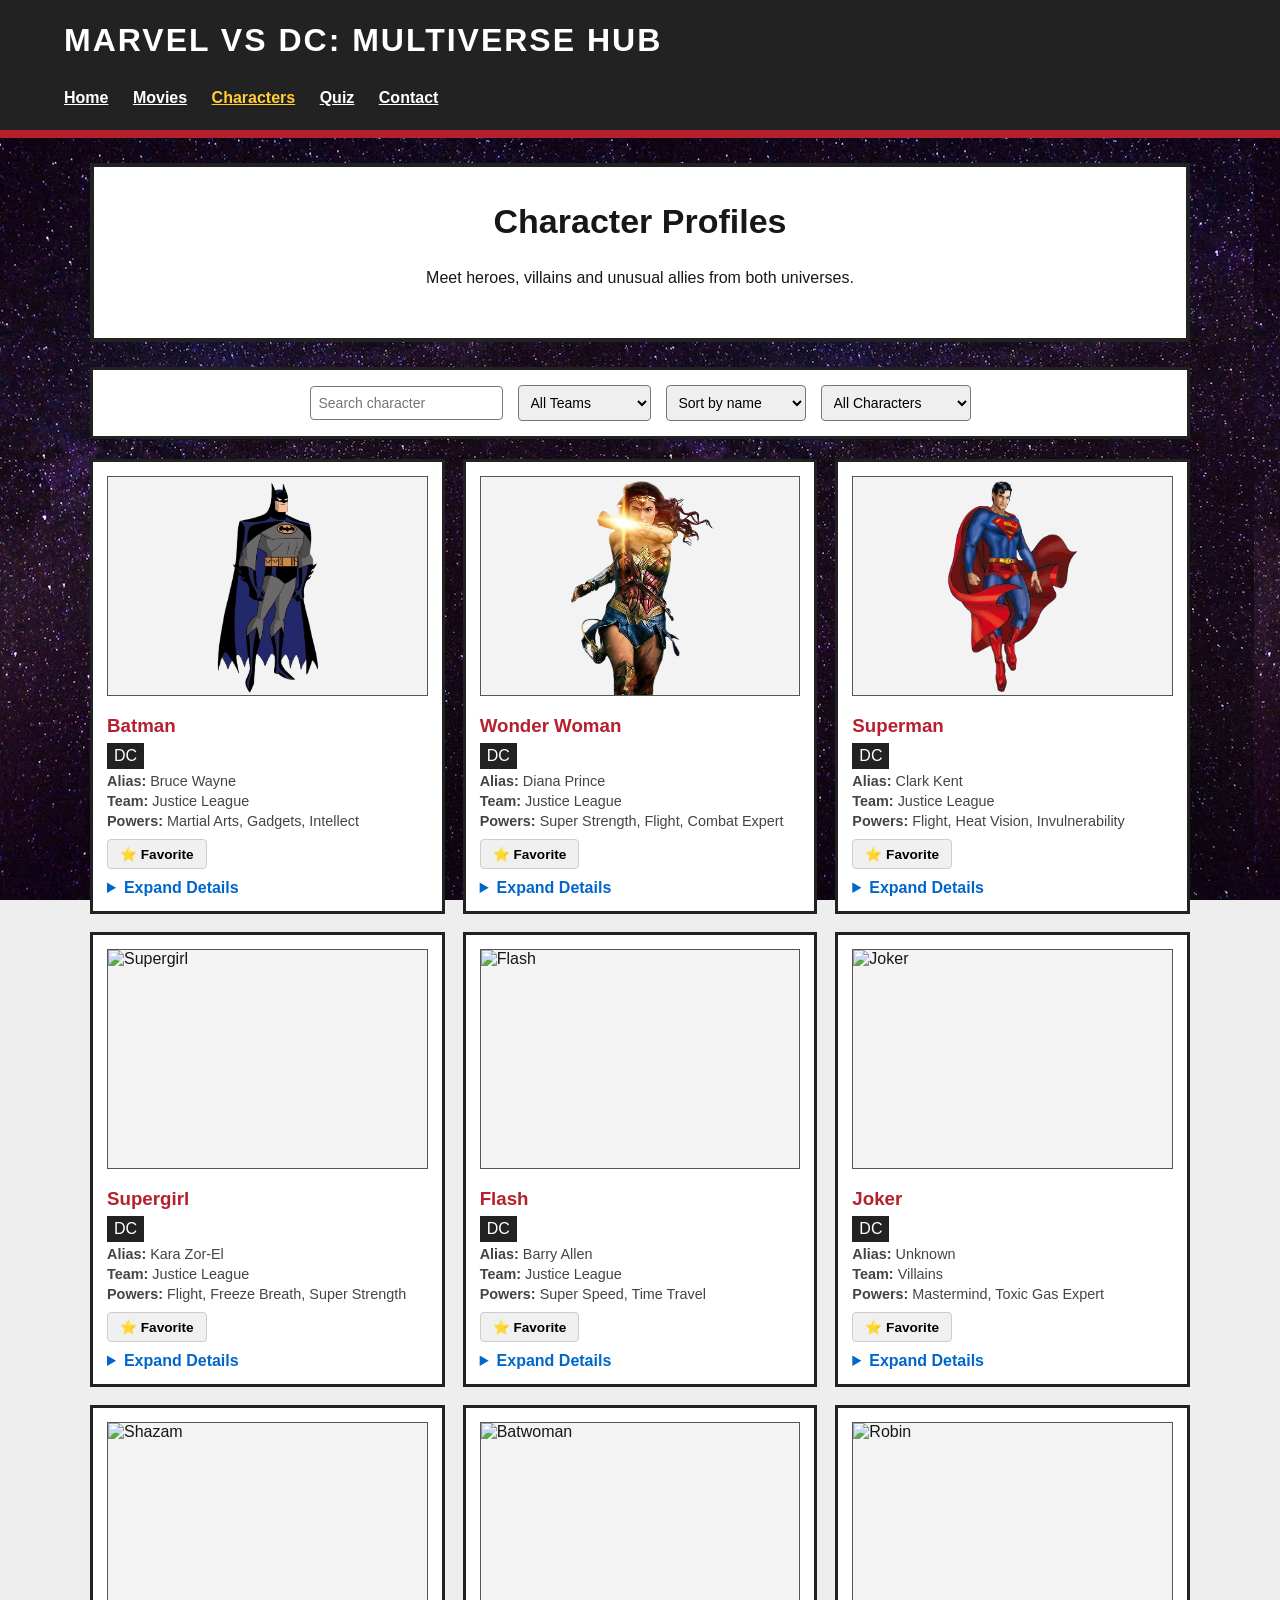
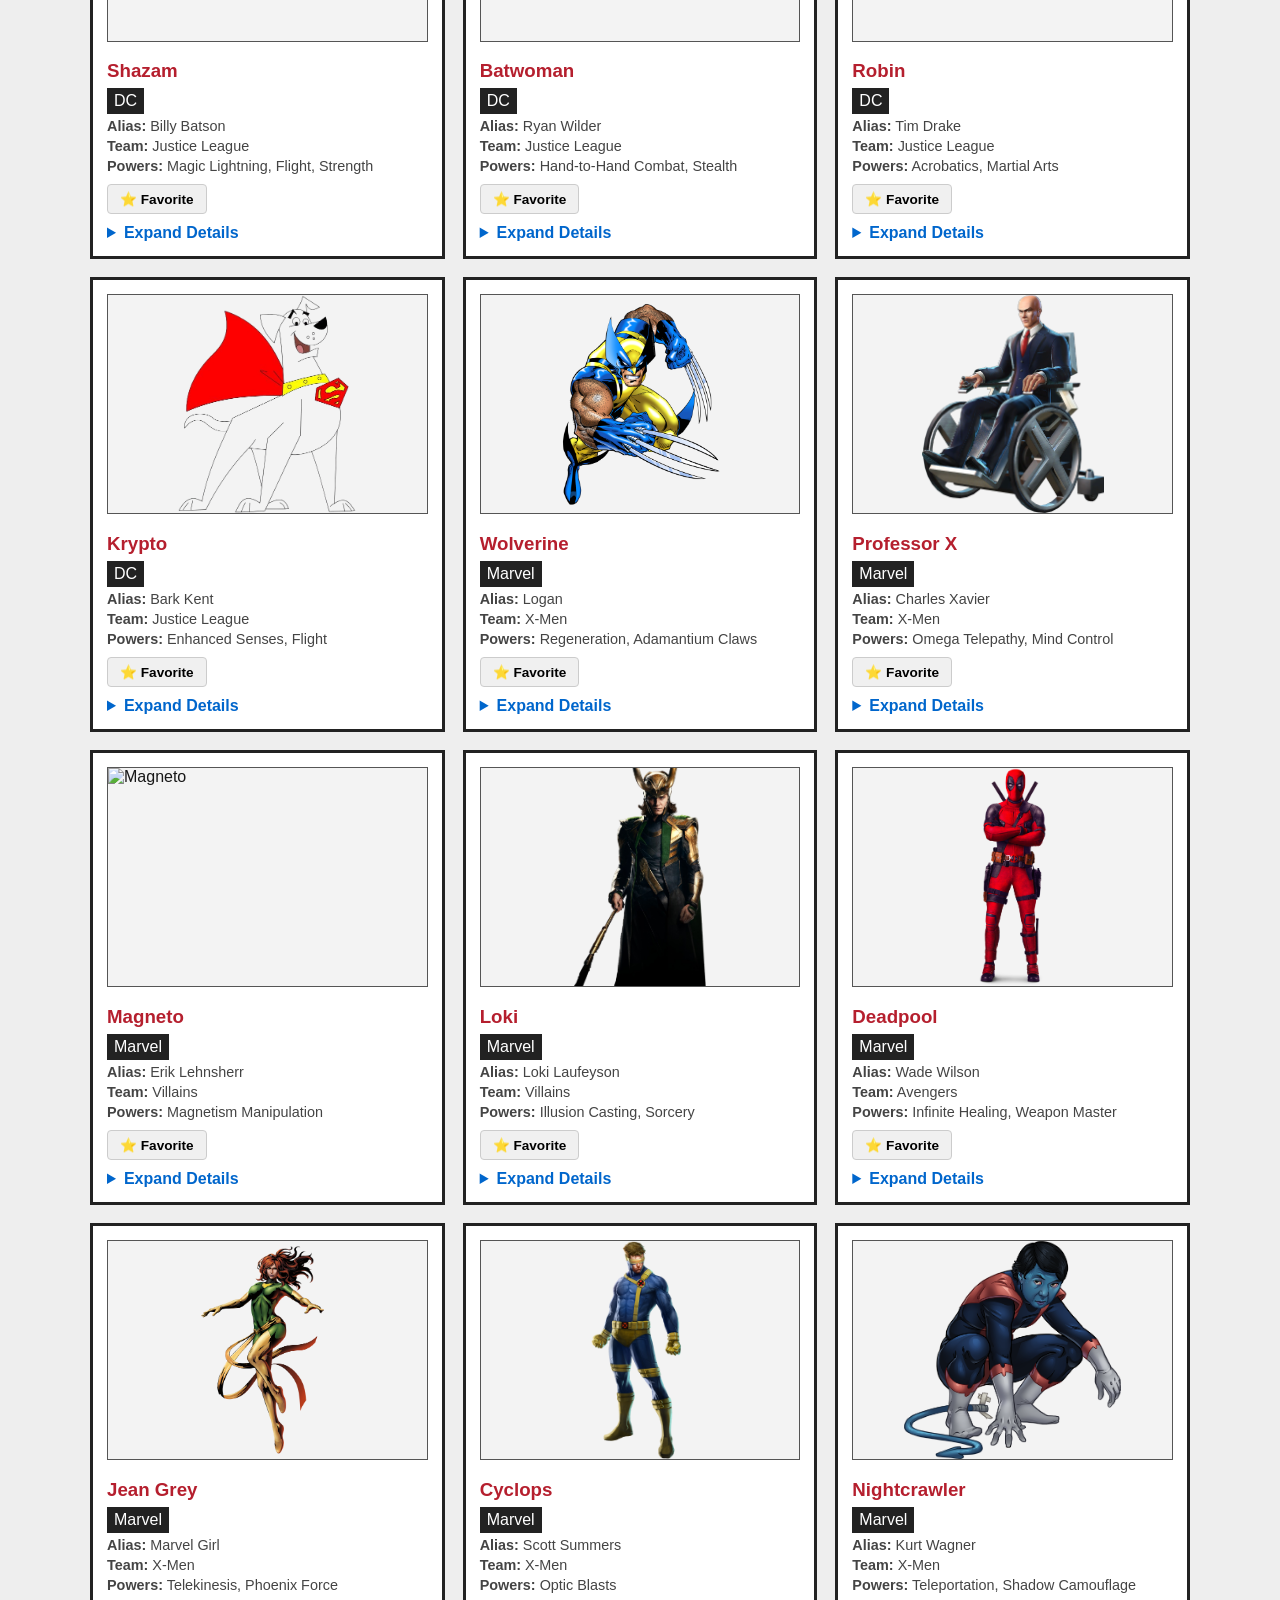
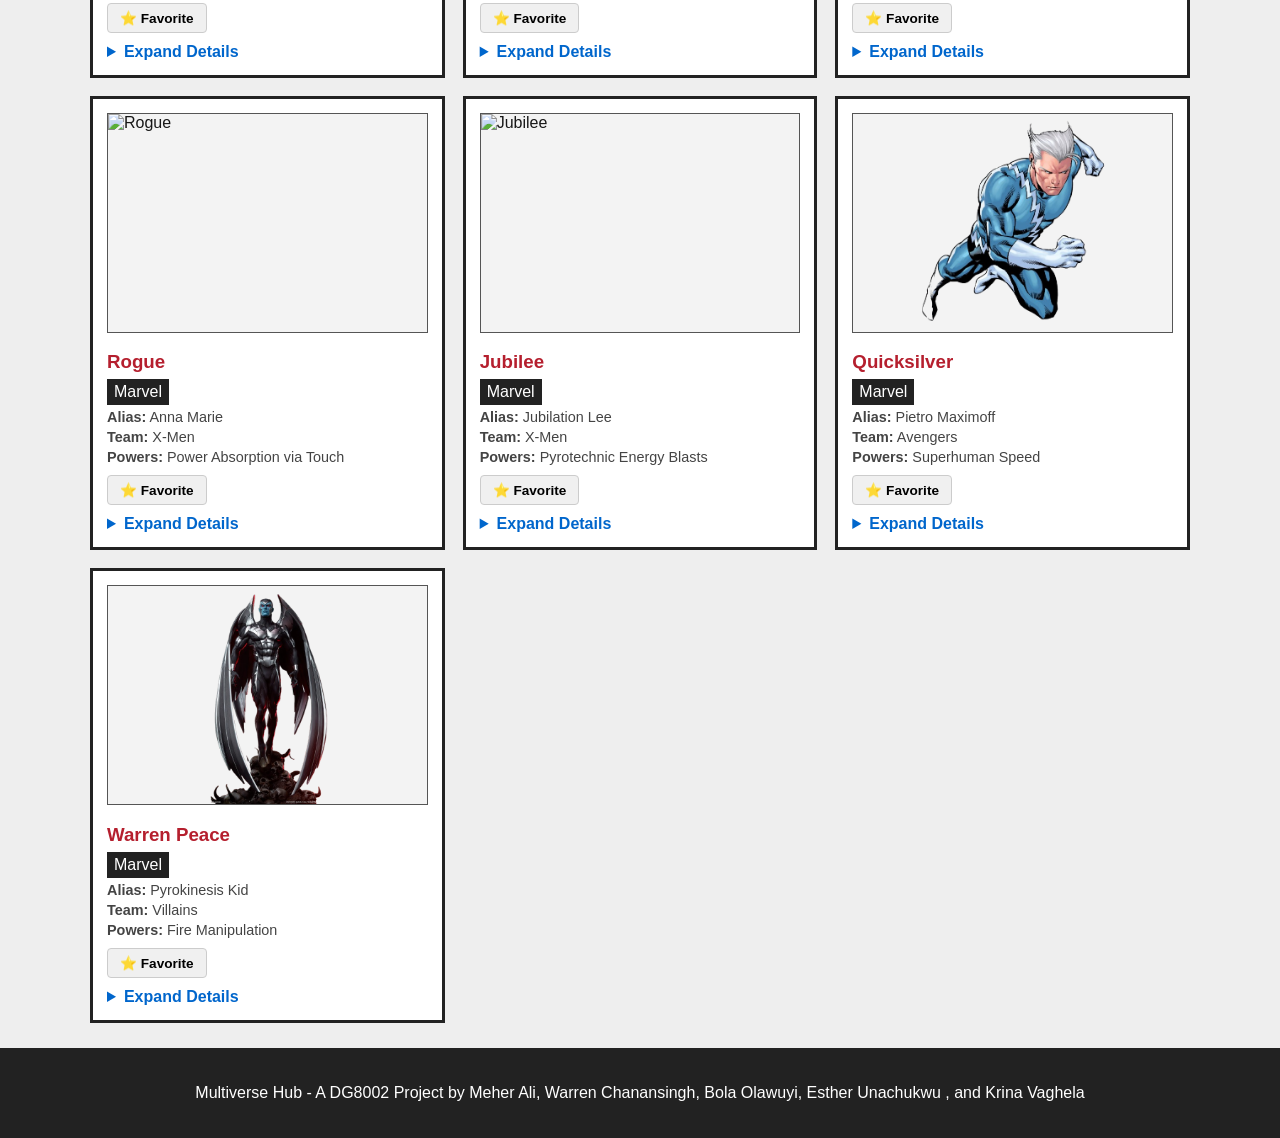
==== commit 7706c000: "Update characters.html" ====
--- a/characters.html
+++ b/characters.html
@@ -77,7 +77,7 @@
             </details>
         </article>
         <article class="card character" data-name="Superman" data-team="justice-league" data-universe="dc" data-power="100">
-            <img src="images/superman.png" alt="Superman">
+            <img src="images/Superman.png" alt="Superman">
             <h3>Superman</h3>
             <span class="tag">DC</span>
             <p class="meta-info"><strong>Alias:</strong> Clark Kent</p>
@@ -342,7 +342,8 @@
     <p id="no-characters" class="message" hidden>No character found.</p>
 </main>
 <footer><p>Multiverse Hub - A DG8002 Project by Meher Ali, Warren Chanansingh, Bola Olawuyi, Esther Unachukwu
-				, and Krina Vaghela</p></footer>
+				, and Krina Vaghela </p>
+            </footer>
 
 <script>
 var search = document.querySelector("#character-search"); 
--- a/style.css
+++ b/style.css
@@ -271,6 +271,7 @@
 	padding: 12px;
 	border: 2px solid #222;
 	margin-top: 15px;
+	background-color: white;
 }
 
 
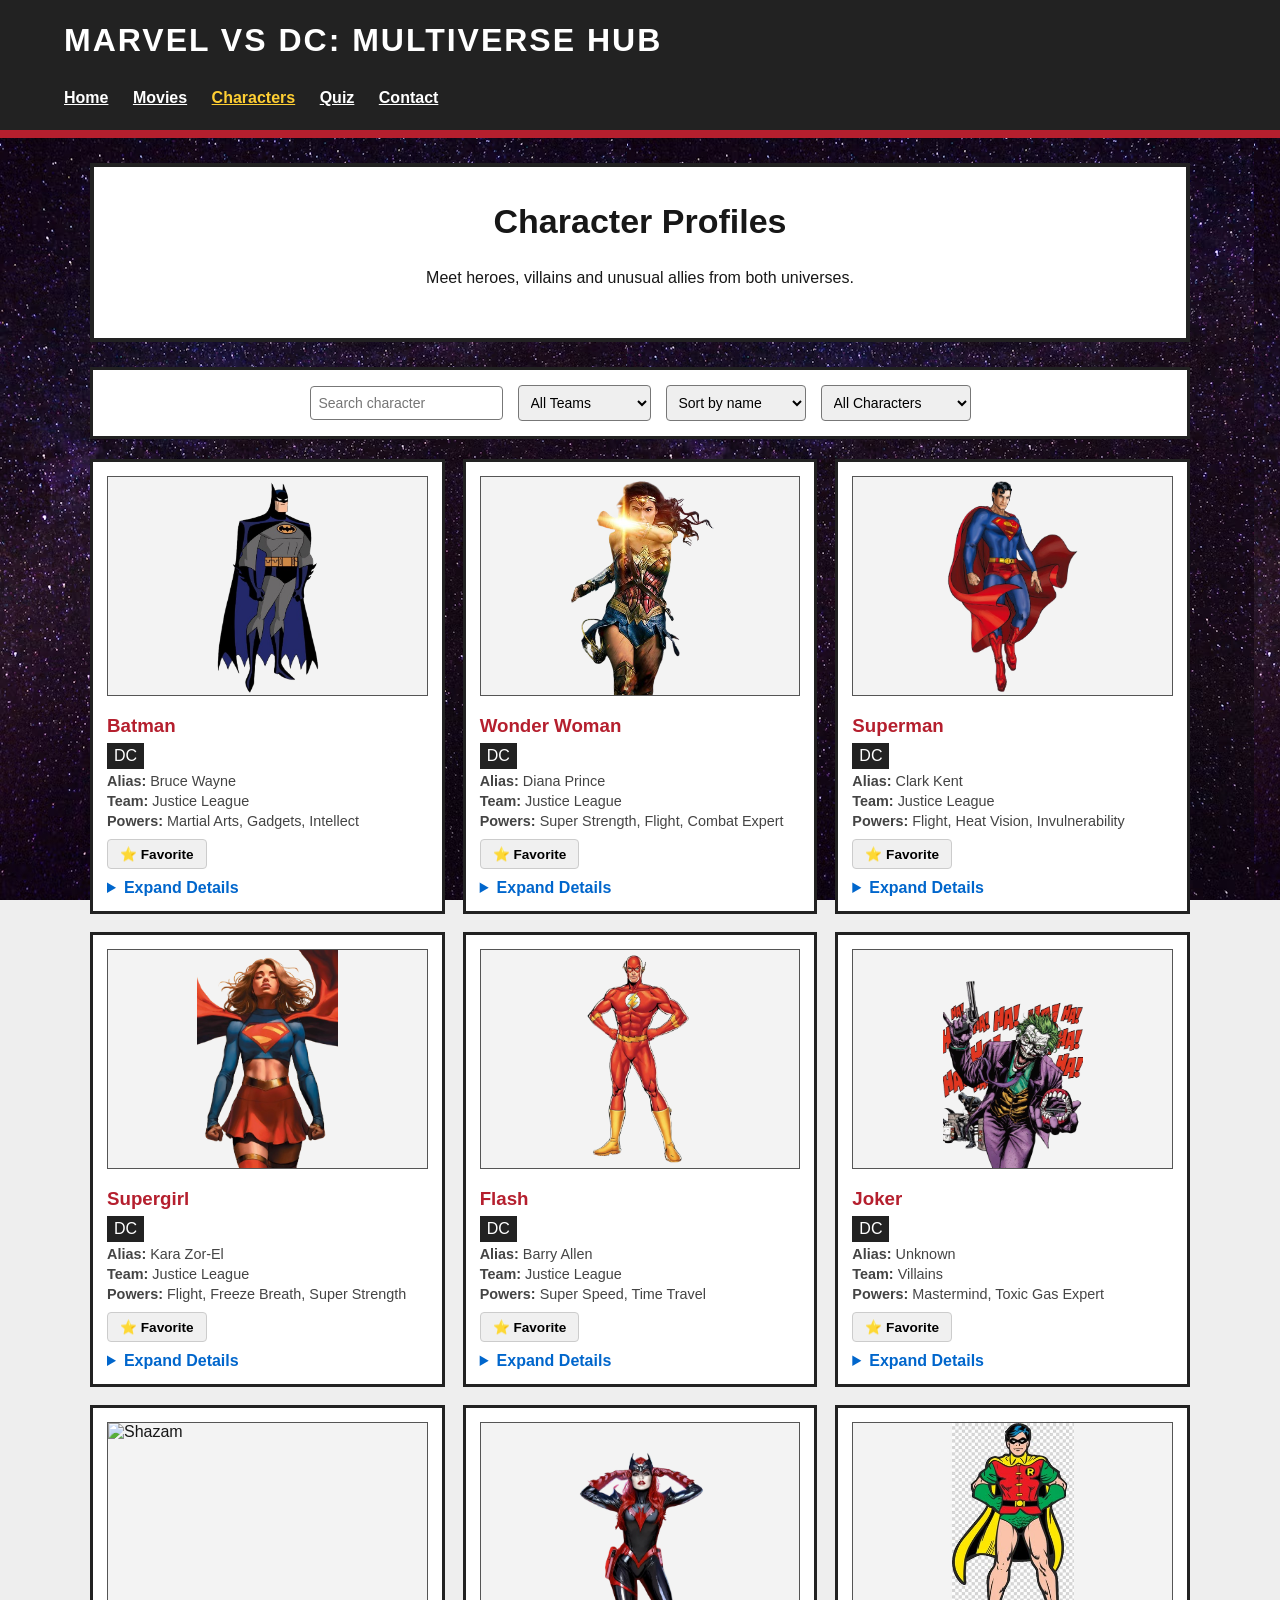
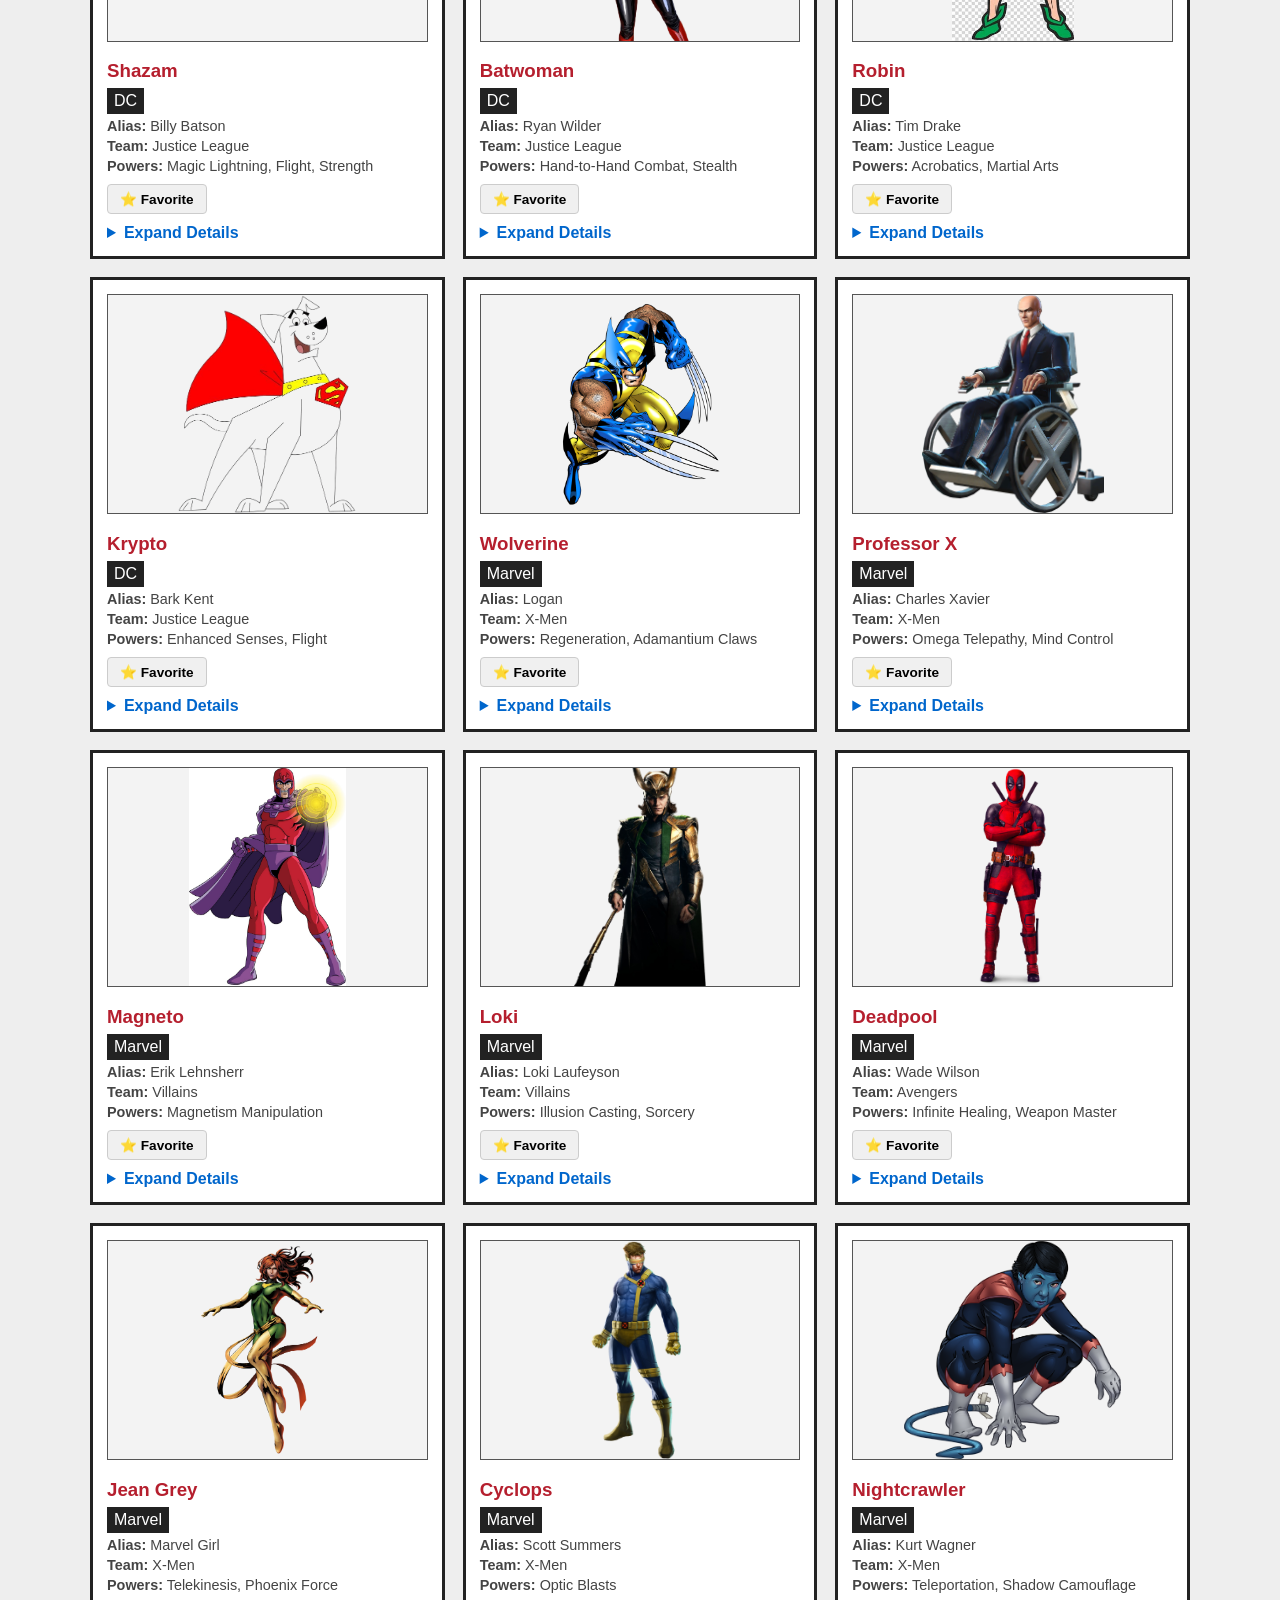
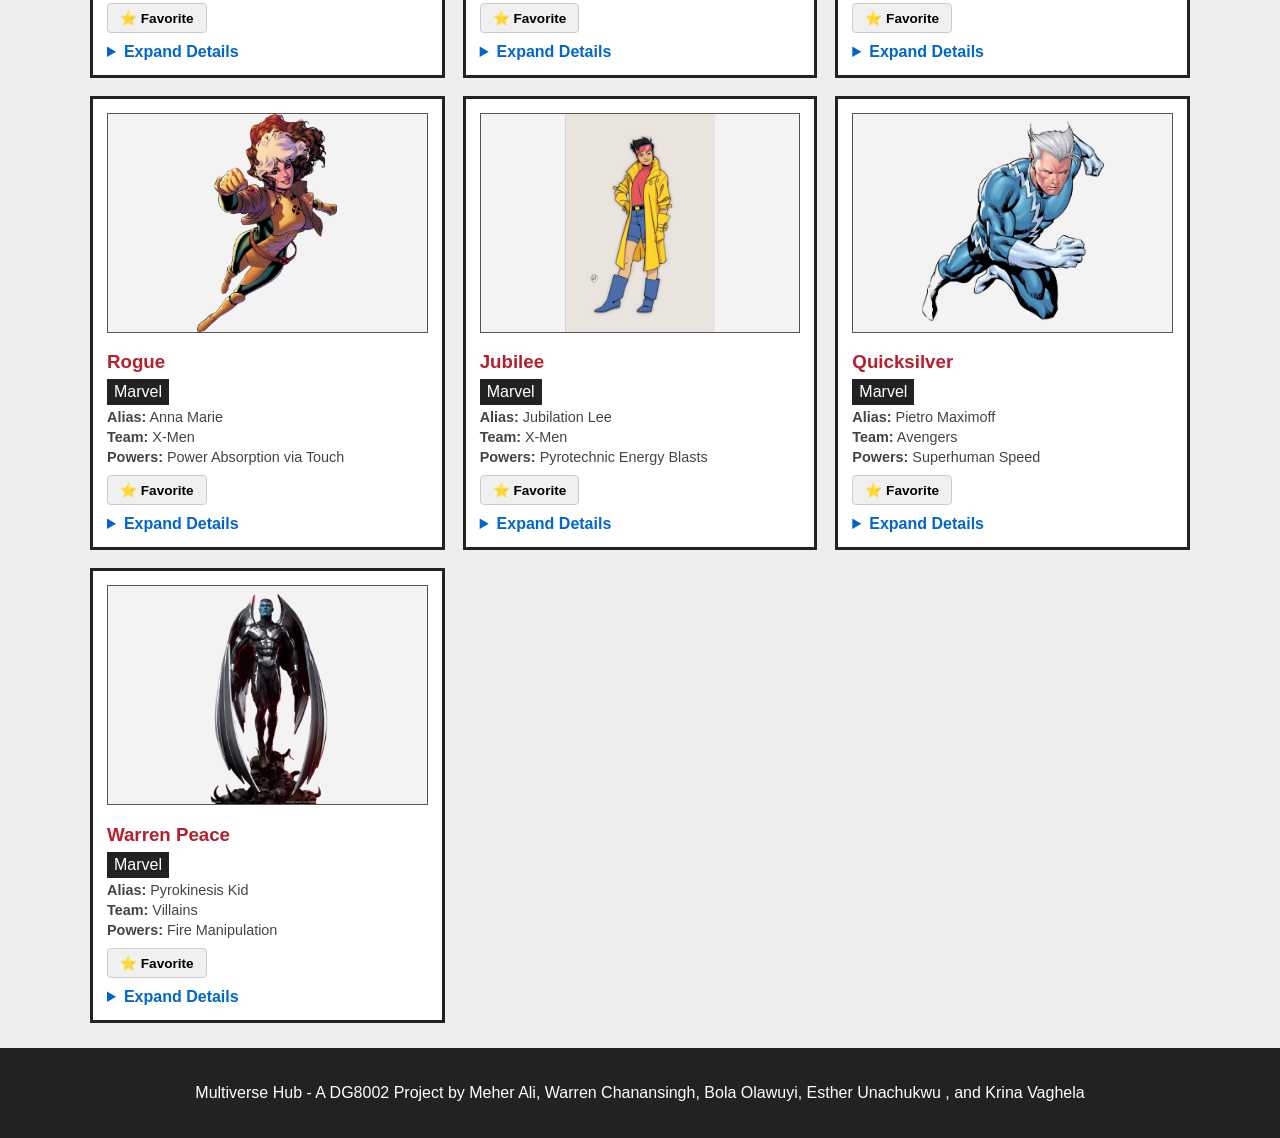
==== commit b8d6dc4f: "Update characters.html" ====
--- a/characters.html
+++ b/characters.html
@@ -90,7 +90,7 @@
             </details>
         </article>
         <article class="card character" data-name="Supergirl" data-team="justice-league" data-universe="dc" data-power="98">
-            <img src="images/supergirl.png" alt="Supergirl">
+            <img src="images/Supergirl.png" alt="Supergirl">
             <h3>Supergirl</h3>
             <span class="tag">DC</span>
             <p class="meta-info"><strong>Alias:</strong> Kara Zor-El</p>
@@ -103,7 +103,7 @@
             </details>
         </article>
         <article class="card character" data-name="Flash" data-team="justice-league" data-universe="dc" data-power="94">
-            <img src="images/flash.png" alt="Flash">
+            <img src="images/Flash.png" alt="Flash">
             <h3>Flash</h3>
             <span class="tag">DC</span>
             <p class="meta-info"><strong>Alias:</strong> Barry Allen</p>
@@ -116,7 +116,7 @@
             </details>
         </article>
         <article class="card character" data-name="Joker" data-team="villains" data-universe="dc" data-power="72">
-            <img src="images/joker.png" alt="Joker">
+            <img src="images/Joker.png" alt="Joker">
             <h3>Joker</h3>
             <span class="tag">DC</span>
             <p class="meta-info"><strong>Alias:</strong> Unknown</p>
@@ -142,7 +142,7 @@
             </details>
         </article>
         <article class="card character" data-name="Batwoman" data-team="justice-league" data-universe="dc" data-power="82">
-            <img src="images/batwoman.png" alt="Batwoman">
+            <img src="images/Batwoman.png" alt="Batwoman">
             <h3>Batwoman</h3>
             <span class="tag">DC</span>
             <p class="meta-info"><strong>Alias:</strong> Ryan Wilder</p>
@@ -155,7 +155,7 @@
             </details>
         </article>
         <article class="card character" data-name="Robin" data-team="justice-league" data-universe="dc" data-power="78">
-            <img src="images/robin.png" alt="Robin">
+            <img src="images/robin.jpg" alt="Robin">
             <h3>Robin</h3>
             <span class="tag">DC</span>
             <p class="meta-info"><strong>Alias:</strong> Tim Drake</p>
@@ -209,7 +209,7 @@
             </details>
         </article>
         <article class="card character" data-name="Magneto" data-team="villains" data-universe="marvel" data-power="97">
-            <img src="images/magneto.png" alt="Magneto">
+            <img src="images/magneto.jpg" alt="Magneto">
             <h3>Magneto</h3>
             <span class="tag">Marvel</span>
             <p class="meta-info"><strong>Alias:</strong> Erik Lehnsherr</p>
@@ -287,7 +287,7 @@
             </details>
         </article>
         <article class="card character" data-name="Rogue" data-team="x-men" data-universe="marvel" data-power="93">
-            <img src="images/rogue.png" alt="Rogue">
+            <img src="images/Rogue.png" alt="Rogue">
             <h3>Rogue</h3>
             <span class="tag">Marvel</span>
             <p class="meta-info"><strong>Alias:</strong> Anna Marie</p>
@@ -300,7 +300,7 @@
             </details>
         </article>
         <article class="card character" data-name="Jubilee" data-team="x-men" data-universe="marvel" data-power="76">
-            <img src="images/jubilee.png" alt="Jubilee">
+            <img src="images/jubilee.jpg" alt="Jubilee">
             <h3>Jubilee</h3>
             <span class="tag">Marvel</span>
             <p class="meta-info"><strong>Alias:</strong> Jubilation Lee</p>
@@ -412,4 +412,4 @@
 }
 </script>
 </body>
-</html>+</html>
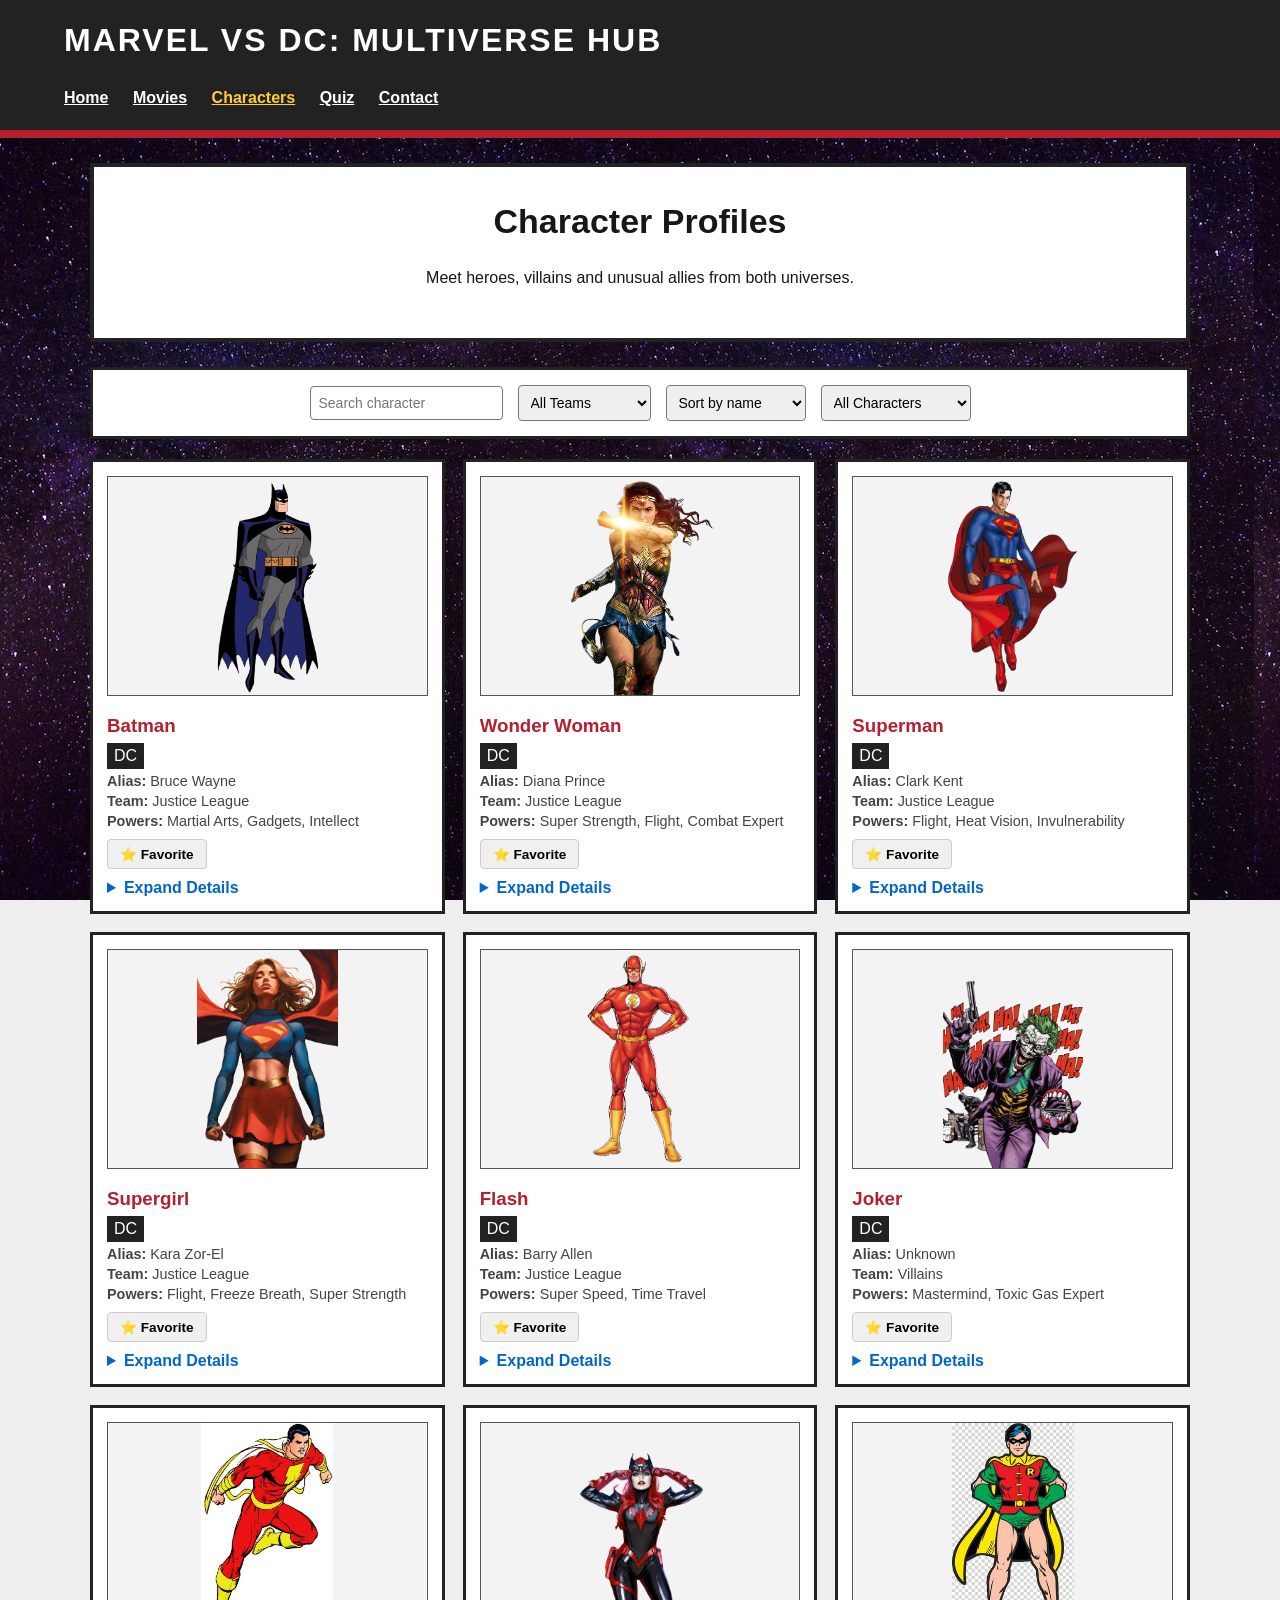
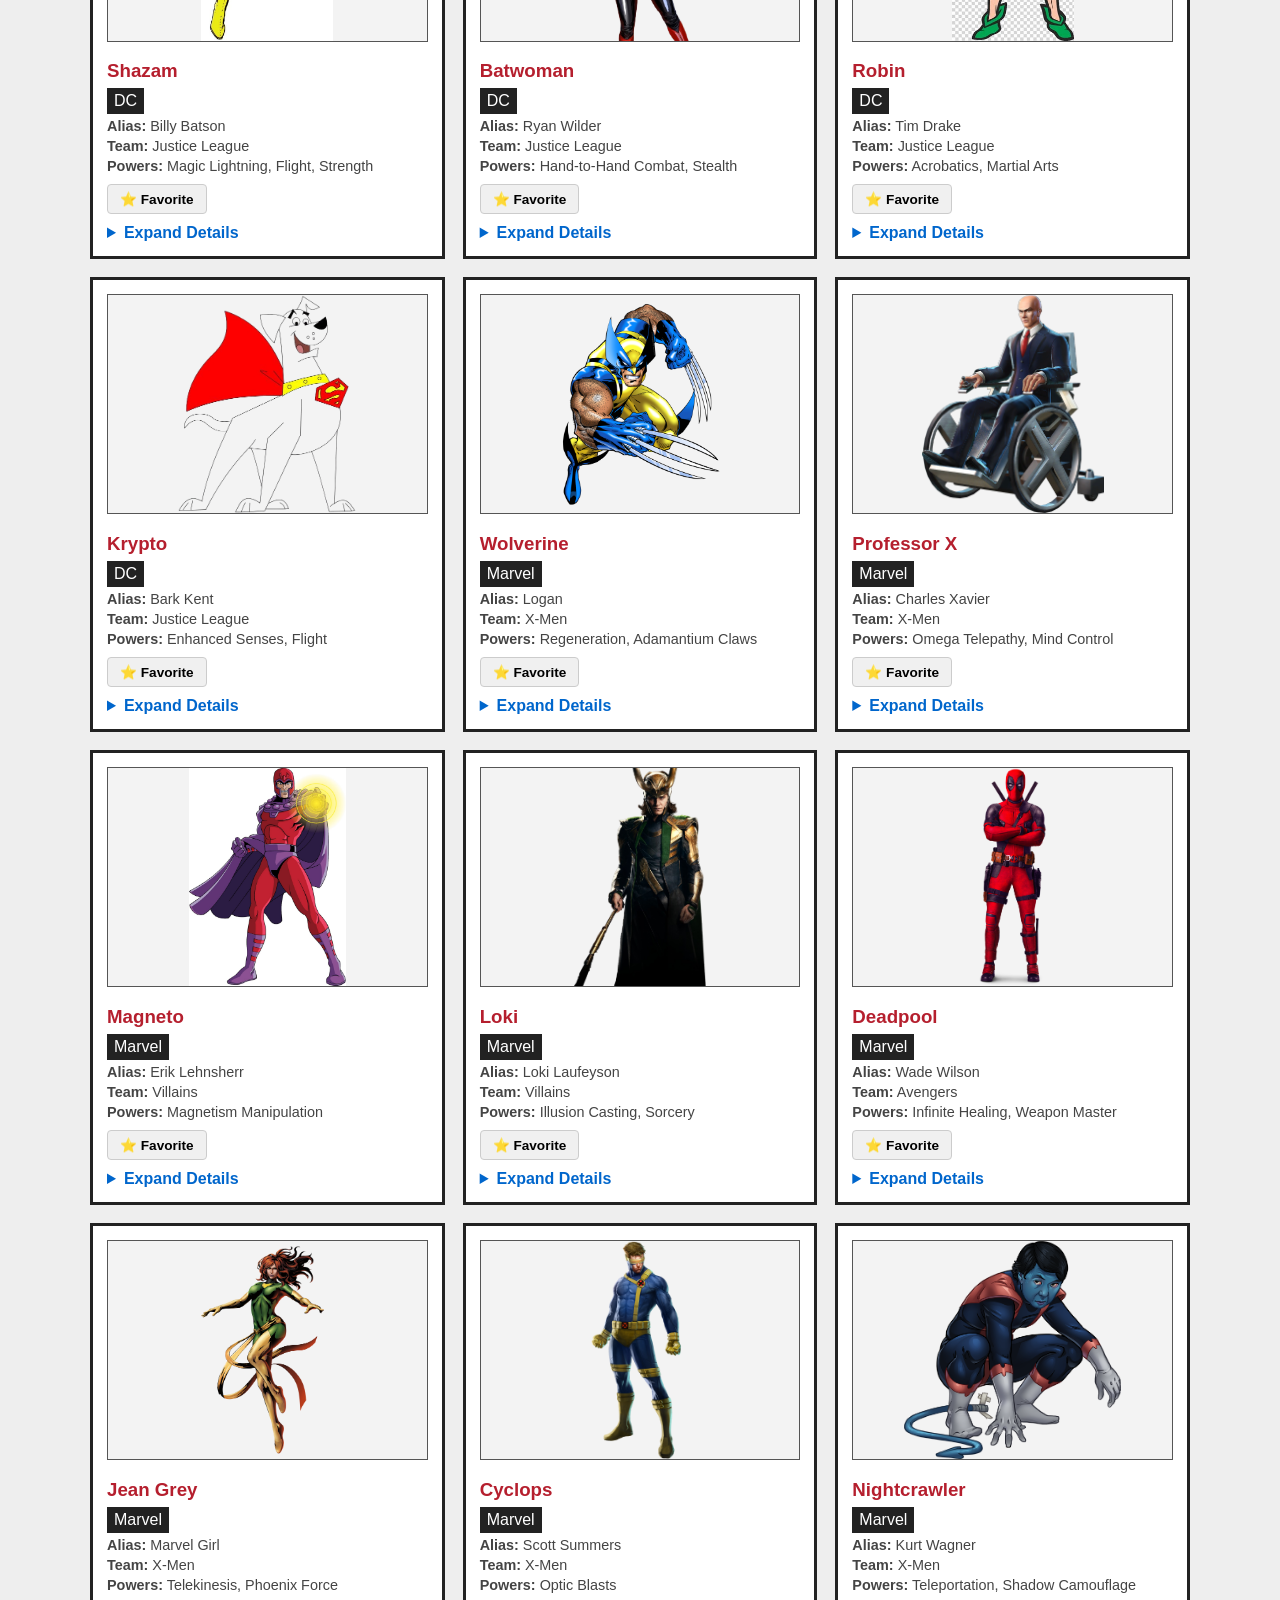
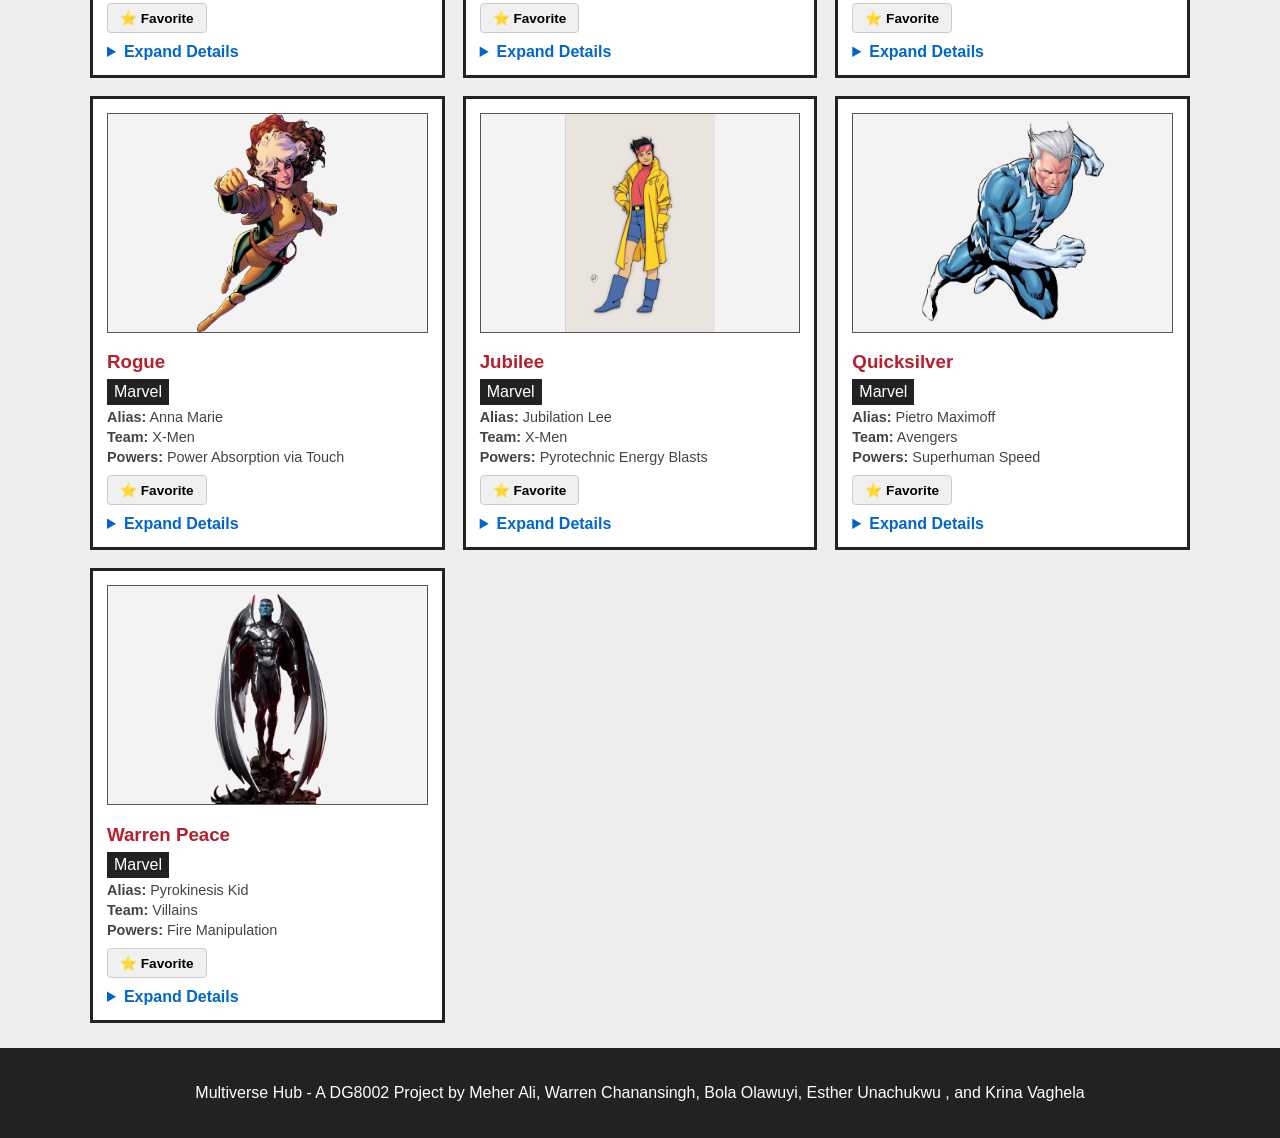
==== commit 41a95c7f: "Update characters.html" ====
--- a/characters.html
+++ b/characters.html
@@ -63,6 +63,7 @@
                 <p class="anim-text">Detective, martial artist and protector of Gotham.</p>
             </details>
         </article>
+		
         <article class="card character" data-name="Wonder Woman" data-team="justice-league" data-universe="dc" data-power="96">
             <img src="images/Wonderwoman.png" alt="Wonder Woman">
             <h3>Wonder Woman</h3>
@@ -76,6 +77,7 @@
                 <p class="anim-text">Amazon warrior with strength, courage and compassion.</p>
             </details>
         </article>
+		
         <article class="card character" data-name="Superman" data-team="justice-league" data-universe="dc" data-power="100">
             <img src="images/Superman.png" alt="Superman">
             <h3>Superman</h3>
@@ -88,6 +90,7 @@
                 <summary>Expand Details</summary>
                 <p class="anim-text">Kryptonian hero and symbol of hope.</p>
             </details>
+			
         </article>
         <article class="card character" data-name="Supergirl" data-team="justice-league" data-universe="dc" data-power="98">
             <img src="images/Supergirl.png" alt="Supergirl">
@@ -101,6 +104,7 @@
                 <summary>Expand Details</summary>
                 <p class="anim-text">Kryptonian hero who protects Earth.</p>
             </details>
+			
         </article>
         <article class="card character" data-name="Flash" data-team="justice-league" data-universe="dc" data-power="94">
             <img src="images/Flash.png" alt="Flash">
@@ -114,6 +118,7 @@
                 <summary>Expand Details</summary>
                 <p class="anim-text">A speedster connected to the Speed Force.</p>
             </details>
+			
         </article>
         <article class="card character" data-name="Joker" data-team="villains" data-universe="dc" data-power="72">
             <img src="images/Joker.png" alt="Joker">
@@ -127,9 +132,10 @@
                 <summary>Expand Details</summary>
                 <p class="anim-text">Gotham villain known for chaos and tricks.</p>
             </details>
+			
         </article>
         <article class="card character" data-name="Shazam" data-team="justice-league" data-universe="dc" data-power="97">
-            <img src="images/shazam.png" alt="Shazam">
+            <img src="images/shazam.jpg" alt="Shazam">
             <h3>Shazam</h3>
             <span class="tag">DC</span>
             <p class="meta-info"><strong>Alias:</strong> Billy Batson</p>
@@ -140,6 +146,7 @@
                 <summary>Expand Details</summary>
                 <p class="anim-text">A young hero transformed by a magic word.</p>
             </details>
+			
         </article>
         <article class="card character" data-name="Batwoman" data-team="justice-league" data-universe="dc" data-power="82">
             <img src="images/Batwoman.png" alt="Batwoman">
@@ -153,6 +160,7 @@
                 <summary>Expand Details</summary>
                 <p class="anim-text">A determined masked protector of Gotham.</p>
             </details>
+			
         </article>
         <article class="card character" data-name="Robin" data-team="justice-league" data-universe="dc" data-power="78">
             <img src="images/robin.jpg" alt="Robin">
@@ -166,6 +174,7 @@
                 <summary>Expand Details</summary>
                 <p class="anim-text">Batman's skilled and brave crime-fighting partner.</p>
             </details>
+			
         </article>
         <article class="card character" data-name="Krypto" data-team="justice-league" data-universe="dc" data-power="90">
             <img src="images/Krypto.png" alt="Krypto">
@@ -179,6 +188,7 @@
                 <summary>Expand Details</summary>
                 <p class="anim-text">Superman's loyal super-powered dog.</p>
             </details>
+			
         </article>
 
         <!-- This is for MARVEL CHARACTERS -->
@@ -194,6 +204,7 @@
                 <summary>Expand Details</summary>
                 <p class="anim-text">X-Man with healing powers and adamantium claws.</p>
             </details>
+			
         </article>
         <article class="card character" data-name="Professor X" data-team="x-men" data-universe="marvel" data-power="95">
             <img src="images/Professor-X.png" alt="Professor X">
@@ -207,6 +218,7 @@
                 <summary>Expand Details</summary>
                 <p class="anim-text">Telepath and founder of the X-Men.</p>
             </details>
+			
         </article>
         <article class="card character" data-name="Magneto" data-team="villains" data-universe="marvel" data-power="97">
             <img src="images/magneto.jpg" alt="Magneto">
@@ -220,6 +232,7 @@
                 <summary>Expand Details</summary>
                 <p class="anim-text">Powerful mutant who controls magnetic fields.</p>
             </details>
+			
         </article>
         <article class="card character" data-name="Loki" data-team="villains" data-universe="marvel" data-power="89">
             <img src="images/Loki.png" alt="Loki">
@@ -233,6 +246,7 @@
                 <summary>Expand Details</summary>
                 <p class="anim-text">Asgardian trickster with magic and many schemes.</p>
             </details>
+			
         </article>
         <article class="card character" data-name="Deadpool" data-team="avengers" data-universe="marvel" data-power="86">
             <img src="images/Deadpool.png" alt="Deadpool">
@@ -246,6 +260,7 @@
                 <summary>Expand Details</summary>
                 <p class="anim-text">Unpredictable fighter with rapid healing.</p>
             </details>
+			
         </article>
         <article class="card character" data-name="Jean Grey" data-team="x-men" data-universe="marvel" data-power="100">
             <img src="images/Jean-Grey.png" alt="Jean Grey">
@@ -259,6 +274,7 @@
                 <summary>Expand Details</summary>
                 <p class="anim-text">Telepathic and telekinetic member of the X-Men.</p>
             </details>
+			
         </article>
         <article class="card character" data-name="Cyclops" data-team="x-men" data-universe="marvel" data-power="85">
             <img src="images/Cyclops.png" alt="Cyclops">
@@ -272,6 +288,7 @@
                 <summary>Expand Details</summary>
                 <p class="anim-text">X-Men leader with powerful optic blasts.</p>
             </details>
+			
         </article>
         <article class="card character" data-name="Nightcrawler" data-team="x-men" data-universe="marvel" data-power="84">
             <img src="images/Nightcrawler.png" alt="Nightcrawler">
@@ -285,6 +302,7 @@
                 <summary>Expand Details</summary>
                 <p class="anim-text">Kind-hearted mutant who can teleport.</p>
             </details>
+			
         </article>
         <article class="card character" data-name="Rogue" data-team="x-men" data-universe="marvel" data-power="93">
             <img src="images/Rogue.png" alt="Rogue">
@@ -298,6 +316,7 @@
                 <summary>Expand Details</summary>
                 <p class="anim-text">Mutant who absorbs powers through touch.</p>
             </details>
+			
         </article>
         <article class="card character" data-name="Jubilee" data-team="x-men" data-universe="marvel" data-power="76">
             <img src="images/jubilee.jpg" alt="Jubilee">
@@ -311,6 +330,7 @@
                 <summary>Expand Details</summary>
                 <p class="anim-text">Young X-Man who creates bright energy blasts.</p>
             </details>
+			
         </article>
         <article class="card character" data-name="Quicksilver" data-team="avengers" data-universe="marvel" data-power="87">
             <img src="images/Quicksilver.png" alt="Quicksilver">
@@ -324,6 +344,7 @@
                 <summary>Expand Details</summary>
                 <p class="anim-text">Mutant able to move at superhuman speed.</p>
             </details>
+			
         </article>
         <article class="card character" data-name="Warren Peace" data-team="villains" data-universe="marvel" data-power="80">
             <img src="images/Warrenpeace.png" alt="Warren Peace">
@@ -337,6 +358,7 @@
                 <summary>Expand Details</summary>
                 <p class="anim-text">A fiery character with a rebellious personality.</p>
             </details>
+			
         </article>
     </section>
     <p id="no-characters" class="message" hidden>No character found.</p>
